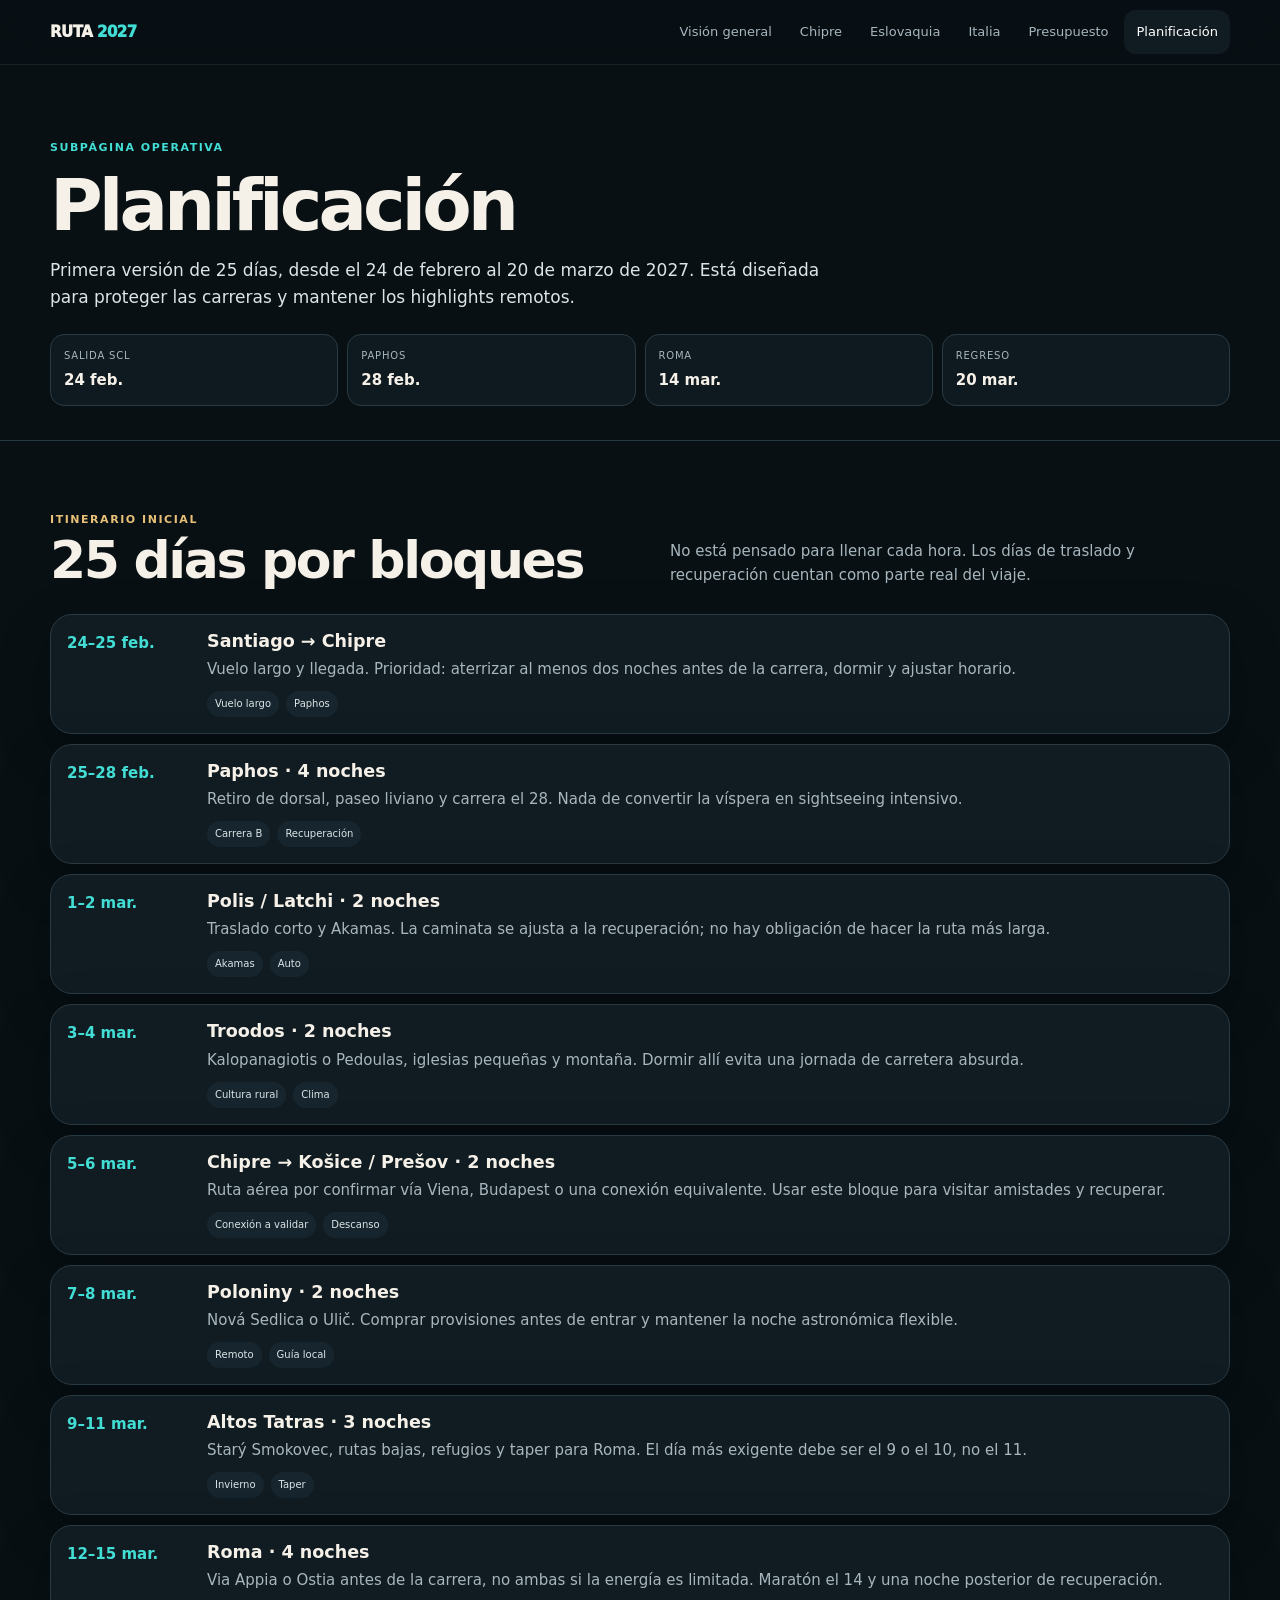
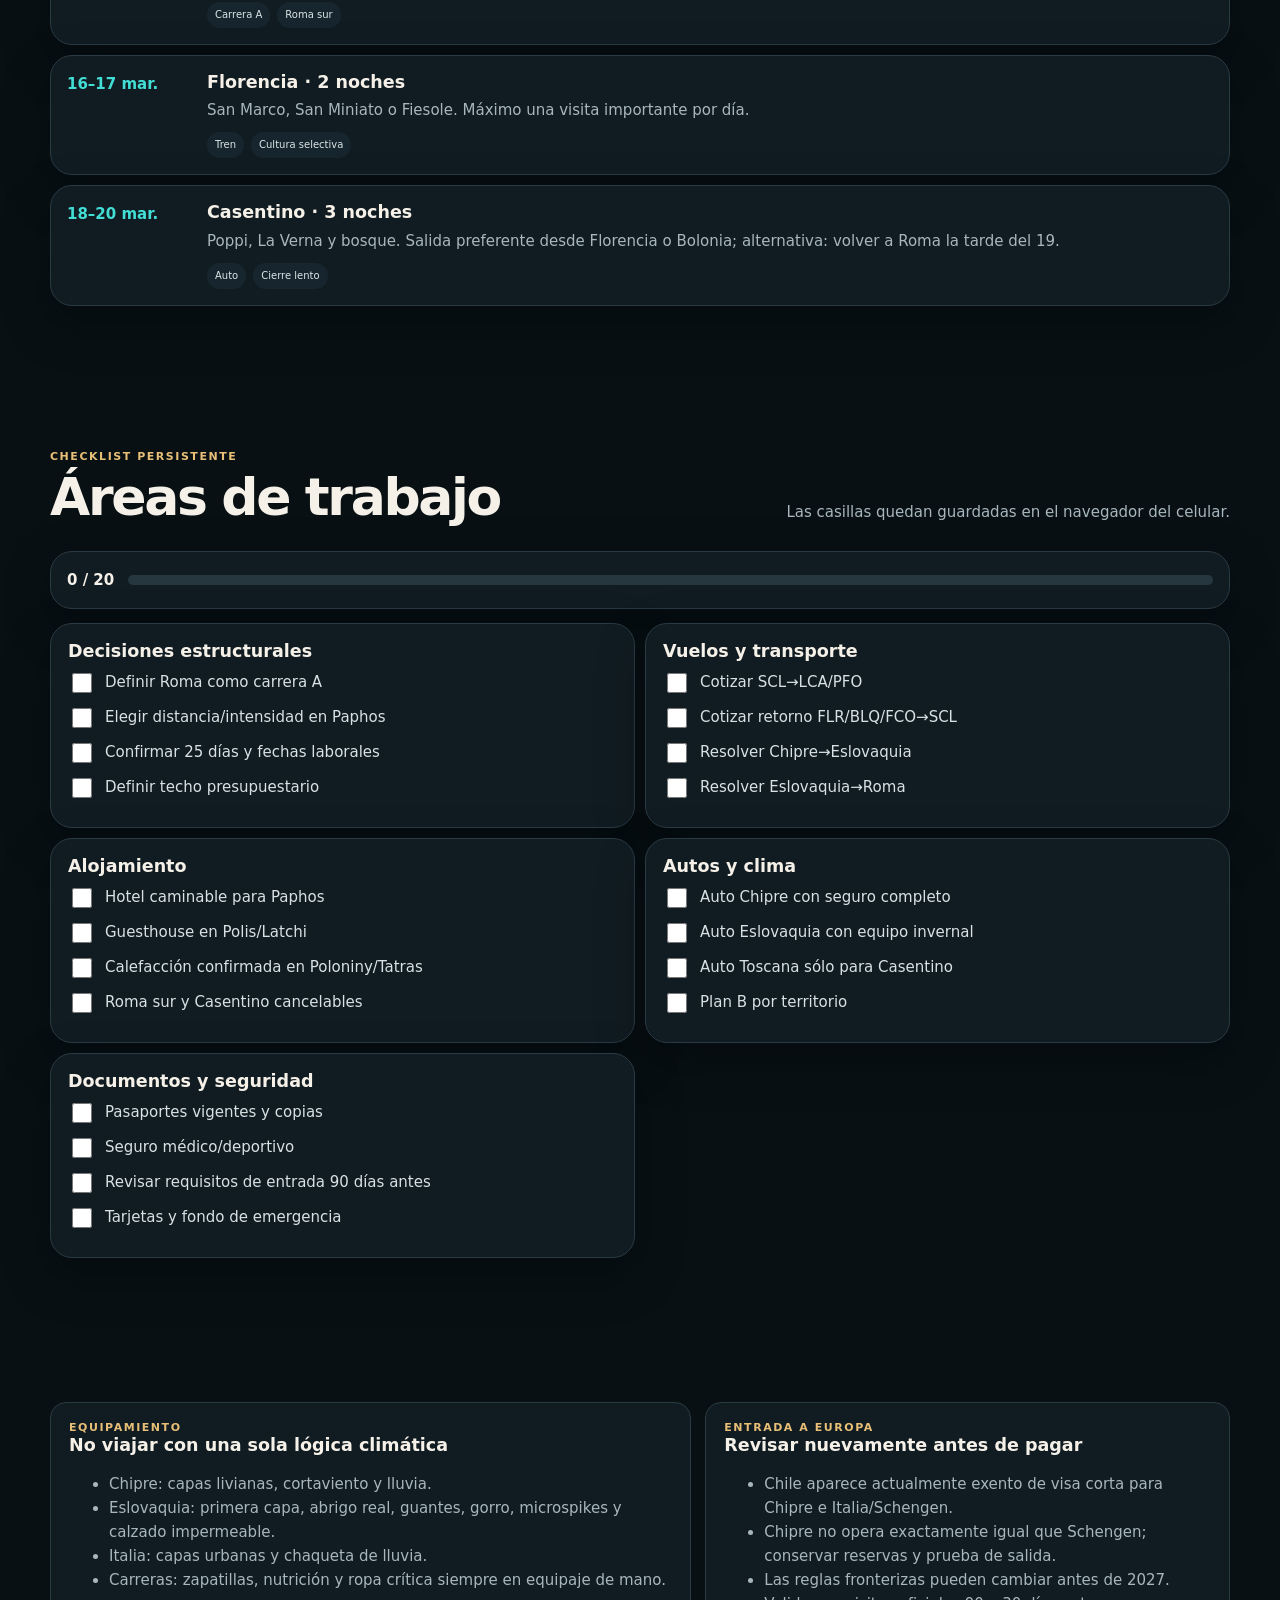
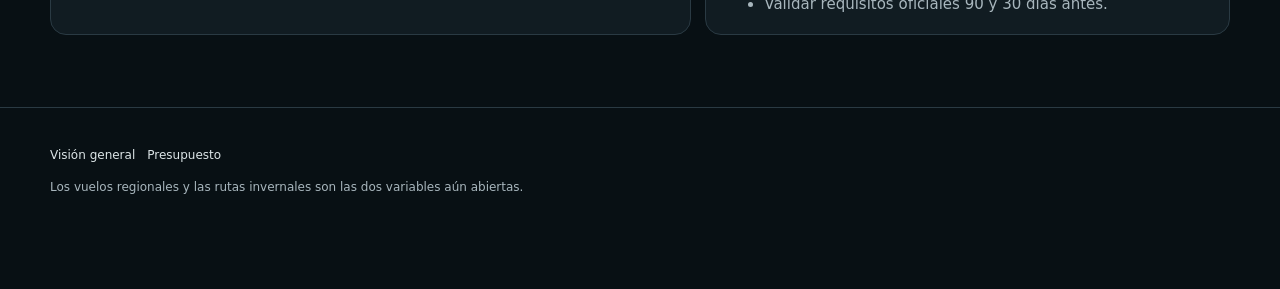
==== planificacion.html @ ad6a5291 "Crea subpágina de planificación y checklist" ====
<!doctype html><html lang="es"><head><meta charset="utf-8"><meta name="viewport" content="width=device-width,initial-scale=1,viewport-fit=cover"><meta name="theme-color" content="#081014"><title>Planificación · Ruta 2027</title><link rel="stylesheet" href="styles.css"></head><body data-page="plan"><header class="topbar"><div class="container topbar-inner"><a class="brand" href="home.html">RUTA <span>2027</span></a><nav class="desktop-nav"><a data-nav="home" href="home.html">Visión general</a><a data-nav="cyprus" href="chipre.html">Chipre</a><a data-nav="slovakia" href="eslovaquia.html">Eslovaquia</a><a data-nav="italy" href="italia.html">Italia</a><a data-nav="budget" href="presupuesto.html">Presupuesto</a><a data-nav="plan" href="planificacion.html">Planificación</a></nav><button id="menuBtn" class="menu-btn">☰</button></div></header><div id="mobileMenu" class="mobile-menu"><a href="home.html">Visión general</a><a href="chipre.html">Chipre</a><a href="eslovaquia.html">Eslovaquia</a><a href="italia.html">Italia</a><a href="presupuesto.html">Presupuesto</a><a href="planificacion.html">Planificación</a></div><nav class="mobile-dock"><a data-nav="home" href="home.html"><b>⌂</b>Inicio</a><a href="chipre.html"><b>◉</b>Países</a><a data-nav="budget" href="presupuesto.html"><b>$</b>Presupuesto</a><a data-nav="plan" href="planificacion.html"><b>✓</b>Plan</a></nav><section class="page-hero"><div class="container"><div class="kicker">Subpágina operativa</div><h1>Planificación</h1><p>Primera versión de 25 días, desde el 24 de febrero al 20 de marzo de 2027. Está diseñada para proteger las carreras y mantener los highlights remotos.</p><div class="quick-facts"><div class="fact"><span>Salida SCL</span><strong>24 feb.</strong></div><div class="fact"><span>Paphos</span><strong>28 feb.</strong></div><div class="fact"><span>Roma</span><strong>14 mar.</strong></div><div class="fact"><span>Regreso</span><strong>20 mar.</strong></div></div></div></section><main><section><div class="container"><div class="section-head"><div><div class="eyebrow">Itinerario inicial</div><h2>25 días por bloques</h2></div><p>No está pensado para llenar cada hora. Los días de traslado y recuperación cuentan como parte real del viaje.</p></div><div class="timeline"><article class="panel timeline-item"><div class="timeline-date">24–25 feb.</div><div><h3>Santiago → Chipre</h3><p>Vuelo largo y llegada. Prioridad: aterrizar al menos dos noches antes de la carrera, dormir y ajustar horario.</p><div class="timeline-tags"><span class="tag">Vuelo largo</span><span class="tag">Paphos</span></div></div></article><article class="panel timeline-item"><div class="timeline-date">25–28 feb.</div><div><h3>Paphos · 4 noches</h3><p>Retiro de dorsal, paseo liviano y carrera el 28. Nada de convertir la víspera en sightseeing intensivo.</p><div class="timeline-tags"><span class="tag">Carrera B</span><span class="tag">Recuperación</span></div></div></article><article class="panel timeline-item"><div class="timeline-date">1–2 mar.</div><div><h3>Polis / Latchi · 2 noches</h3><p>Traslado corto y Akamas. La caminata se ajusta a la recuperación; no hay obligación de hacer la ruta más larga.</p><div class="timeline-tags"><span class="tag">Akamas</span><span class="tag">Auto</span></div></div></article><article class="panel timeline-item"><div class="timeline-date">3–4 mar.</div><div><h3>Troodos · 2 noches</h3><p>Kalopanagiotis o Pedoulas, iglesias pequeñas y montaña. Dormir allí evita una jornada de carretera absurda.</p><div class="timeline-tags"><span class="tag">Cultura rural</span><span class="tag">Clima</span></div></div></article><article class="panel timeline-item"><div class="timeline-date">5–6 mar.</div><div><h3>Chipre → Košice / Prešov · 2 noches</h3><p>Ruta aérea por confirmar vía Viena, Budapest o una conexión equivalente. Usar este bloque para visitar amistades y recuperar.</p><div class="timeline-tags"><span class="tag">Conexión a validar</span><span class="tag">Descanso</span></div></div></article><article class="panel timeline-item"><div class="timeline-date">7–8 mar.</div><div><h3>Poloniny · 2 noches</h3><p>Nová Sedlica o Ulič. Comprar provisiones antes de entrar y mantener la noche astronómica flexible.</p><div class="timeline-tags"><span class="tag">Remoto</span><span class="tag">Guía local</span></div></div></article><article class="panel timeline-item"><div class="timeline-date">9–11 mar.</div><div><h3>Altos Tatras · 3 noches</h3><p>Starý Smokovec, rutas bajas, refugios y taper para Roma. El día más exigente debe ser el 9 o el 10, no el 11.</p><div class="timeline-tags"><span class="tag">Invierno</span><span class="tag">Taper</span></div></div></article><article class="panel timeline-item"><div class="timeline-date">12–15 mar.</div><div><h3>Roma · 4 noches</h3><p>Via Appia o Ostia antes de la carrera, no ambas si la energía es limitada. Maratón el 14 y una noche posterior de recuperación.</p><div class="timeline-tags"><span class="tag">Carrera A</span><span class="tag">Roma sur</span></div></div></article><article class="panel timeline-item"><div class="timeline-date">16–17 mar.</div><div><h3>Florencia · 2 noches</h3><p>San Marco, San Miniato o Fiesole. Máximo una visita importante por día.</p><div class="timeline-tags"><span class="tag">Tren</span><span class="tag">Cultura selectiva</span></div></div></article><article class="panel timeline-item"><div class="timeline-date">18–20 mar.</div><div><h3>Casentino · 3 noches</h3><p>Poppi, La Verna y bosque. Salida preferente desde Florencia o Bolonia; alternativa: volver a Roma la tarde del 19.</p><div class="timeline-tags"><span class="tag">Auto</span><span class="tag">Cierre lento</span></div></div></article></div></div></section><section><div class="container"><div class="section-head"><div><div class="eyebrow">Checklist persistente</div><h2>Áreas de trabajo</h2></div><p>Las casillas quedan guardadas en el navegador del celular.</p></div><div class="panel plan-progress"><strong id="planCount">0 / 20</strong><div class="progress-track"><span id="planBar" class="progress-fill"></span></div></div><div class="check-grid"><article class="panel check-card"><h3>Decisiones estructurales</h3><label><input class="plan-check" type="checkbox"><span>Definir Roma como carrera A</span></label><label><input class="plan-check" type="checkbox"><span>Elegir distancia/intensidad en Paphos</span></label><label><input class="plan-check" type="checkbox"><span>Confirmar 25 días y fechas laborales</span></label><label><input class="plan-check" type="checkbox"><span>Definir techo presupuestario</span></label></article><article class="panel check-card"><h3>Vuelos y transporte</h3><label><input class="plan-check" type="checkbox"><span>Cotizar SCL→LCA/PFO</span></label><label><input class="plan-check" type="checkbox"><span>Cotizar retorno FLR/BLQ/FCO→SCL</span></label><label><input class="plan-check" type="checkbox"><span>Resolver Chipre→Eslovaquia</span></label><label><input class="plan-check" type="checkbox"><span>Resolver Eslovaquia→Roma</span></label></article><article class="panel check-card"><h3>Alojamiento</h3><label><input class="plan-check" type="checkbox"><span>Hotel caminable para Paphos</span></label><label><input class="plan-check" type="checkbox"><span>Guesthouse en Polis/Latchi</span></label><label><input class="plan-check" type="checkbox"><span>Calefacción confirmada en Poloniny/Tatras</span></label><label><input class="plan-check" type="checkbox"><span>Roma sur y Casentino cancelables</span></label></article><article class="panel check-card"><h3>Autos y clima</h3><label><input class="plan-check" type="checkbox"><span>Auto Chipre con seguro completo</span></label><label><input class="plan-check" type="checkbox"><span>Auto Eslovaquia con equipo invernal</span></label><label><input class="plan-check" type="checkbox"><span>Auto Toscana sólo para Casentino</span></label><label><input class="plan-check" type="checkbox"><span>Plan B por territorio</span></label></article><article class="panel check-card"><h3>Documentos y seguridad</h3><label><input class="plan-check" type="checkbox"><span>Pasaportes vigentes y copias</span></label><label><input class="plan-check" type="checkbox"><span>Seguro médico/deportivo</span></label><label><input class="plan-check" type="checkbox"><span>Revisar requisitos de entrada 90 días antes</span></label><label><input class="plan-check" type="checkbox"><span>Tarjetas y fondo de emergencia</span></label></article></div></div></section><section><div class="container"><div class="grid-2"><article class="note-box"><div class="eyebrow">Equipamiento</div><h3>No viajar con una sola lógica climática</h3><ul><li>Chipre: capas livianas, cortaviento y lluvia.</li><li>Eslovaquia: primera capa, abrigo real, guantes, gorro, microspikes y calzado impermeable.</li><li>Italia: capas urbanas y chaqueta de lluvia.</li><li>Carreras: zapatillas, nutrición y ropa crítica siempre en equipaje de mano.</li></ul></article><article class="note-box"><div class="eyebrow">Entrada a Europa</div><h3>Revisar nuevamente antes de pagar</h3><ul><li>Chile aparece actualmente exento de visa corta para Chipre e Italia/Schengen.</li><li>Chipre no opera exactamente igual que Schengen; conservar reservas y prueba de salida.</li><li>Las reglas fronterizas pueden cambiar antes de 2027.</li><li>Validar requisitos oficiales 90 y 30 días antes.</li></ul></article></div></div></section></main><footer class="footer"><div class="container"><div class="footer-nav"><a href="home.html">Visión general</a><a href="presupuesto.html">Presupuesto</a></div>Los vuelos regionales y las rutas invernales son las dos variables aún abiertas.</div></footer><script src="app.js"></script></body></html>
---- styles.css ----
:root{--bg:#081014;--bg-soft:#0d171c;--panel:#111c22;--panel-2:#17262e;--text:#f6f1e8;--muted:#a8b6bd;--cyan:#42ddd4;--sand:#e8bf77;--coral:#ff816b;--green:#8fd7a7;--line:#2a3a43;--shadow:0 18px 50px rgba(0,0,0,.28);--radius:22px;--nav-h:64px;}*{box-sizing:border-box}html{scroll-behavior:smooth;background:var(--bg)}body{margin:0;background:var(--bg);color:var(--text);font:15px/1.6 Inter,ui-sans-serif,system-ui,-apple-system,BlinkMacSystemFont,"Segoe UI",sans-serif;-webkit-font-smoothing:antialiased;padding-bottom:env(safe-area-inset-bottom)}a{color:inherit}button,input{font:inherit}img{max-width:100%}.container{width:min(1180px,calc(100% - 28px));margin-inline:auto}.topbar{position:sticky;top:0;z-index:1100;background:rgba(8,16,20,.9);backdrop-filter:blur(18px);border-bottom:1px solid rgba(255,255,255,.08)}.topbar-inner{min-height:var(--nav-h);display:flex;align-items:center;justify-content:space-between;gap:14px}.brand{font-weight:950;letter-spacing:-.035em;text-decoration:none}.brand span{color:var(--cyan)}.desktop-nav{display:flex;align-items:center;gap:4px}.desktop-nav a{min-height:44px;display:flex;align-items:center;padding:0 12px;border-radius:12px;text-decoration:none;color:var(--muted);font-size:13px}.desktop-nav a:hover,.desktop-nav a.active{background:var(--panel);color:#fff}.menu-btn{display:none;width:44px;height:44px;border:1px solid var(--line);border-radius:13px;background:var(--panel);color:#fff;cursor:pointer}.mobile-menu{display:none;position:fixed;inset:var(--nav-h) 0 auto 0;z-index:1050;background:rgba(8,16,20,.98);border-bottom:1px solid var(--line);padding:12px 14px 18px}.mobile-menu.open{display:grid;gap:8px}.mobile-menu a{min-height:48px;display:flex;align-items:center;padding:0 14px;border-radius:13px;background:var(--panel);text-decoration:none;color:#e8eeee}.mobile-dock{display:none}.hero{position:relative;min-height:66vh;display:grid;align-items:end;overflow:hidden;border-bottom:1px solid var(--line)}.hero-media{position:absolute;inset:0;width:100%;height:100%;object-fit:cover;filter:saturate(.85)}.hero-overlay{position:absolute;inset:0;background:linear-gradient(90deg,rgba(5,12,15,.98) 0%,rgba(5,12,15,.86) 46%,rgba(5,12,15,.38) 82%),linear-gradient(180deg,transparent 58%,var(--bg))}.hero-content{position:relative;z-index:1;padding:104px 0 64px;max-width:920px}.kicker,.eyebrow{font-size:11px;line-height:1.2;font-weight:900;text-transform:uppercase;letter-spacing:.14em}.kicker{color:var(--cyan)}.eyebrow{color:var(--sand)}h1{font-size:clamp(44px,7vw,82px);line-height:.96;letter-spacing:-.056em;margin:17px 0 20px}h2{font-size:clamp(30px,4.4vw,52px);line-height:1.04;letter-spacing:-.045em;margin:7px 0 0}h3{line-height:1.15}.hero-lead{max-width:790px;font-size:clamp(17px,2vw,21px);color:#dfe6e8}.hero-actions{display:flex;gap:10px;flex-wrap:wrap;margin-top:24px}.btn{min-height:46px;display:inline-flex;align-items:center;justify-content:center;padding:0 16px;border-radius:13px;text-decoration:none;font-weight:850;border:1px solid transparent;cursor:pointer}.btn-primary{background:var(--cyan);color:#061113}.btn-secondary{background:rgba(255,255,255,.08);border-color:rgba(255,255,255,.14)}.metrics{display:grid;grid-template-columns:repeat(4,1fr);gap:10px;margin-top:34px}.metric{padding:14px;background:rgba(8,16,20,.62);border:1px solid rgba(255,255,255,.14);border-radius:15px}.metric strong{display:block;font-size:22px}.metric span{display:block;color:var(--muted);font-size:10px;text-transform:uppercase;letter-spacing:.08em}section{padding:72px 0}.section-head{display:flex;align-items:end;justify-content:space-between;gap:24px;margin-bottom:27px}.section-head>p{max-width:560px;color:var(--muted);margin:0}.panel{background:var(--panel);border:1px solid var(--line);border-radius:var(--radius);box-shadow:var(--shadow)}.warning{display:grid;grid-template-columns:56px 1fr;gap:18px;padding:23px;background:linear-gradient(135deg,rgba(255,129,107,.18),rgba(255,129,107,.05));border:1px solid rgba(255,129,107,.35);border-radius:var(--radius);box-shadow:var(--shadow)}.warning-icon{width:56px;height:56px;border-radius:16px;background:var(--coral);display:grid;place-items:center;color:#180805;font-size:26px;font-weight:950}.warning h3{margin:0 0 7px}.warning p{margin:0;color:#eadbd7}.grid-2{display:grid;grid-template-columns:1.1fr .9fr;gap:14px}.grid-3{display:grid;grid-template-columns:repeat(3,1fr);gap:14px}.grid-4{display:grid;grid-template-columns:repeat(4,1fr);gap:12px}.info-card{padding:20px}.info-card h3{margin:0 0 8px}.info-card p{color:var(--muted);margin:0}.country-card{position:relative;overflow:hidden;min-height:270px;text-decoration:none}.country-card img{position:absolute;inset:0;width:100%;height:100%;object-fit:cover}.country-card:after{content:"";position:absolute;inset:0;background:linear-gradient(180deg,rgba(8,16,20,.08),rgba(8,16,20,.94))}.country-card-content{position:absolute;z-index:1;left:18px;right:18px;bottom:18px}.country-card h3{font-size:30px;margin:4px 0}.country-card p{margin:0;color:#d8e1e4}.route-map,.country-map{height:480px;border-radius:18px;overflow:hidden;border:1px solid var(--line);background:#0d171c}.map-shell{padding:14px}.map-note{margin:10px 2px 0;color:var(--muted);font-size:12px}.leaflet-container{font-family:inherit}.leaflet-popup-content-wrapper,.leaflet-popup-tip{background:#101b21;color:#f6f1e8}.leaflet-popup-content a{color:var(--cyan);font-weight:800}.page-hero{position:relative;padding:76px 0 34px;border-bottom:1px solid var(--line);overflow:hidden}.page-hero-bg{position:absolute;inset:0;width:100%;height:100%;object-fit:cover;opacity:.22;filter:saturate(.8)}.page-hero:after{content:"";position:absolute;inset:0;background:linear-gradient(90deg,var(--bg) 0%,rgba(8,16,20,.78) 58%,rgba(8,16,20,.94))}.page-hero .container{position:relative;z-index:1}.page-hero h1{font-size:clamp(40px,7vw,72px);margin-bottom:14px}.page-hero p{max-width:780px;color:#dce4e7;font-size:17px}.quick-facts{display:grid;grid-template-columns:repeat(4,1fr);gap:9px;margin-top:22px}.fact{padding:13px;background:rgba(17,28,34,.86);border:1px solid var(--line);border-radius:14px}.fact span{display:block;color:var(--muted);font-size:10px;text-transform:uppercase;letter-spacing:.08em}.fact strong{display:block;margin-top:4px}.highlight-list{display:grid;gap:14px}.highlight-card{scroll-margin-top:82px;overflow:hidden;display:grid;grid-template-columns:minmax(280px,36%) 1fr}.highlight-media{position:relative;min-height:320px;background:var(--panel-2)}.highlight-media img{position:absolute;inset:0;width:100%;height:100%;object-fit:cover}.highlight-media:after{content:"";position:absolute;inset:0;background:linear-gradient(180deg,transparent 35%,rgba(8,16,20,.72))}.media-label{position:absolute;z-index:1;left:16px;right:16px;bottom:16px}.media-label small{color:#d9e2e5}.media-label h3{font-size:32px;margin:5px 0 0;letter-spacing:-.035em}.highlight-body{padding:21px}.highlight-body>p{margin:0 0 12px;color:#d8e1e4}.meta-grid{display:grid;grid-template-columns:repeat(4,1fr);gap:7px;margin:13px 0}.meta-box{padding:9px 10px;background:var(--panel-2);border-radius:11px}.meta-box span{display:block;color:var(--muted);font-size:9px;text-transform:uppercase}.meta-box strong{display:block;margin-top:3px;color:var(--sand);font-size:12px}.do-avoid{display:grid;grid-template-columns:1fr 1fr;gap:8px}.callout{padding:12px;border-radius:12px;font-size:12px}.callout p{margin:4px 0 0}.do{background:rgba(143,215,167,.11);border:1px solid rgba(143,215,167,.28)}.do strong{color:var(--green)}.avoid{background:rgba(255,129,107,.1);border:1px solid rgba(255,129,107,.25)}.avoid strong{color:var(--coral)}.risk{margin-top:9px;padding:11px 12px;background:rgba(232,191,119,.07);border-left:3px solid var(--sand);color:var(--muted);font-size:12px}.summary-strip{display:grid;grid-template-columns:repeat(4,1fr);gap:9px}.summary-box{padding:13px;background:var(--panel);border:1px solid var(--line);border-radius:14px}.summary-box span{display:block;color:var(--muted);font-size:10px;text-transform:uppercase}.summary-box strong{display:block;margin-top:4px}.table-wrap{overflow:auto;border-radius:18px;border:1px solid var(--line)}table{width:100%;border-collapse:collapse;min-width:760px;background:var(--panel)}th,td{padding:14px;text-align:left;border-bottom:1px solid rgba(255,255,255,.07)}th{position:sticky;top:0;background:#132129;color:#dce6e8;font-size:11px;text-transform:uppercase;letter-spacing:.07em}td{color:#d7e0e3}.money{font-variant-numeric:tabular-nums;font-weight:800}.total-row td{background:#17262e;font-size:17px;color:#fff}.budget-toolbar{display:grid;grid-template-columns:1fr 1fr;gap:10px;margin-bottom:14px}.field{padding:14px;background:var(--panel);border:1px solid var(--line);border-radius:14px}.field label{display:block;color:var(--muted);font-size:11px;text-transform:uppercase;letter-spacing:.07em;margin-bottom:6px}.field input{width:100%;min-height:44px;padding:0 12px;border-radius:11px;border:1px solid var(--line);background:#0c171c;color:#fff}.budget-input{width:120px;min-height:42px;padding:0 10px;border:1px solid var(--line);border-radius:10px;background:#0c171c;color:#fff}.budget-cards{display:grid;grid-template-columns:repeat(3,1fr);gap:12px;margin-top:14px}.budget-card{padding:18px}.budget-card span{display:block;color:var(--muted);font-size:11px;text-transform:uppercase}.budget-card strong{display:block;font-size:26px;margin-top:5px}.budget-card p{margin:7px 0 0;color:var(--muted);font-size:12px}.source-list{display:grid;grid-template-columns:repeat(2,1fr);gap:9px}.source-link{padding:14px;background:var(--panel);border:1px solid var(--line);border-radius:13px;text-decoration:none}.source-link strong{display:block}.source-link span{display:block;color:var(--muted);font-size:12px;margin-top:3px}.timeline{display:grid;gap:10px}.timeline-item{display:grid;grid-template-columns:126px 1fr;gap:14px;padding:16px}.timeline-date{font-weight:900;color:var(--cyan)}.timeline-item h3{margin:0 0 6px}.timeline-item p{margin:0;color:var(--muted)}.timeline-tags{display:flex;gap:7px;flex-wrap:wrap;margin-top:10px}.tag{padding:5px 8px;border-radius:999px;background:var(--panel-2);font-size:10px;color:#dce5e8}.plan-progress{display:flex;align-items:center;gap:14px;padding:16px;margin-bottom:14px}.progress-track{height:10px;flex:1;background:#26373f;border-radius:999px;overflow:hidden}.progress-fill{display:block;height:100%;width:0;background:linear-gradient(90deg,var(--cyan),var(--green));transition:.2s}.check-grid{display:grid;grid-template-columns:repeat(2,1fr);gap:10px}.check-card{padding:17px}.check-card h3{margin:0 0 9px}.check-card label{display:flex;gap:10px;align-items:flex-start;margin:9px 0;cursor:pointer}.check-card input{width:20px;height:20px;accent-color:var(--cyan);flex:0 0 auto}.check-card span{color:#d8e1e4}.note-box{padding:18px;background:var(--panel);border:1px solid var(--line);border-radius:16px}.note-box h3{margin-top:0}.note-box ul{margin-bottom:0;color:var(--muted)}.footer{padding:38px 0 92px;border-top:1px solid var(--line);color:var(--muted);font-size:12px}.footer-nav{display:flex;gap:12px;flex-wrap:wrap;margin-bottom:12px}.footer-nav a{color:#dce5e7;text-decoration:none}@media(max-width:980px){.grid-3,.budget-cards{grid-template-columns:repeat(2,1fr)}.grid-2,.highlight-card{grid-template-columns:1fr}.highlight-media{min-height:280px}.grid-4{grid-template-columns:repeat(2,1fr)}.quick-facts,.summary-strip{grid-template-columns:repeat(2,1fr)}}@media(max-width:760px){:root{--nav-h:58px}body{padding-bottom:76px}.container{width:min(100% - 22px,1180px)}.desktop-nav{display:none}.menu-btn{display:block}.mobile-dock{position:fixed;z-index:1200;left:10px;right:10px;bottom:max(8px,env(safe-area-inset-bottom));height:62px;display:grid;grid-template-columns:repeat(4,1fr);background:rgba(10,19,24,.96);backdrop-filter:blur(18px);border:1px solid var(--line);border-radius:18px;box-shadow:0 14px 42px #000a}.mobile-dock a{display:flex;flex-direction:column;justify-content:center;align-items:center;gap:2px;text-decoration:none;color:var(--muted);font-size:10px;min-width:0}.mobile-dock a.active{color:var(--cyan)}.mobile-dock b{font-size:17px;line-height:1}.hero{min-height:72svh}.hero-content{padding:88px 0 38px}.hero-overlay{background:linear-gradient(180deg,rgba(5,12,15,.45),rgba(5,12,15,.98) 76%)}h1{font-size:46px}.hero-lead{font-size:17px}.metrics{grid-template-columns:repeat(2,1fr);gap:8px;margin-top:24px}.metric{padding:12px}.metric strong{font-size:19px}section{padding:54px 0}.section-head{display:block}.section-head>p{margin-top:11px}.warning{grid-template-columns:1fr;padding:18px}.warning-icon{width:48px;height:48px}.grid-2,.grid-3,.grid-4,.budget-cards,.source-list,.check-grid{grid-template-columns:1fr}.country-card{min-height:230px}.route-map,.country-map{height:52svh;min-height:340px;border-radius:15px}.map-shell{padding:10px}.page-hero{padding:58px 0 28px}.page-hero h1{font-size:44px}.quick-facts,.summary-strip{grid-template-columns:repeat(2,1fr)}.highlight-media{min-height:250px}.highlight-body{padding:17px}.media-label h3{font-size:28px}.meta-grid{grid-template-columns:repeat(2,1fr)}.do-avoid{grid-template-columns:1fr}.budget-toolbar{grid-template-columns:1fr}.budget-input{width:108px}.timeline-item{grid-template-columns:1fr;gap:5px;padding:15px}.timeline-date{font-size:12px}.plan-progress{align-items:flex-start;flex-direction:column}.progress-track{width:100%}}@media(max-width:400px){.quick-facts,.summary-strip,.metrics{grid-template-columns:1fr}.hero-actions .btn{width:100%}.budget-input{width:96px}.meta-grid{grid-template-columns:1fr 1fr}}
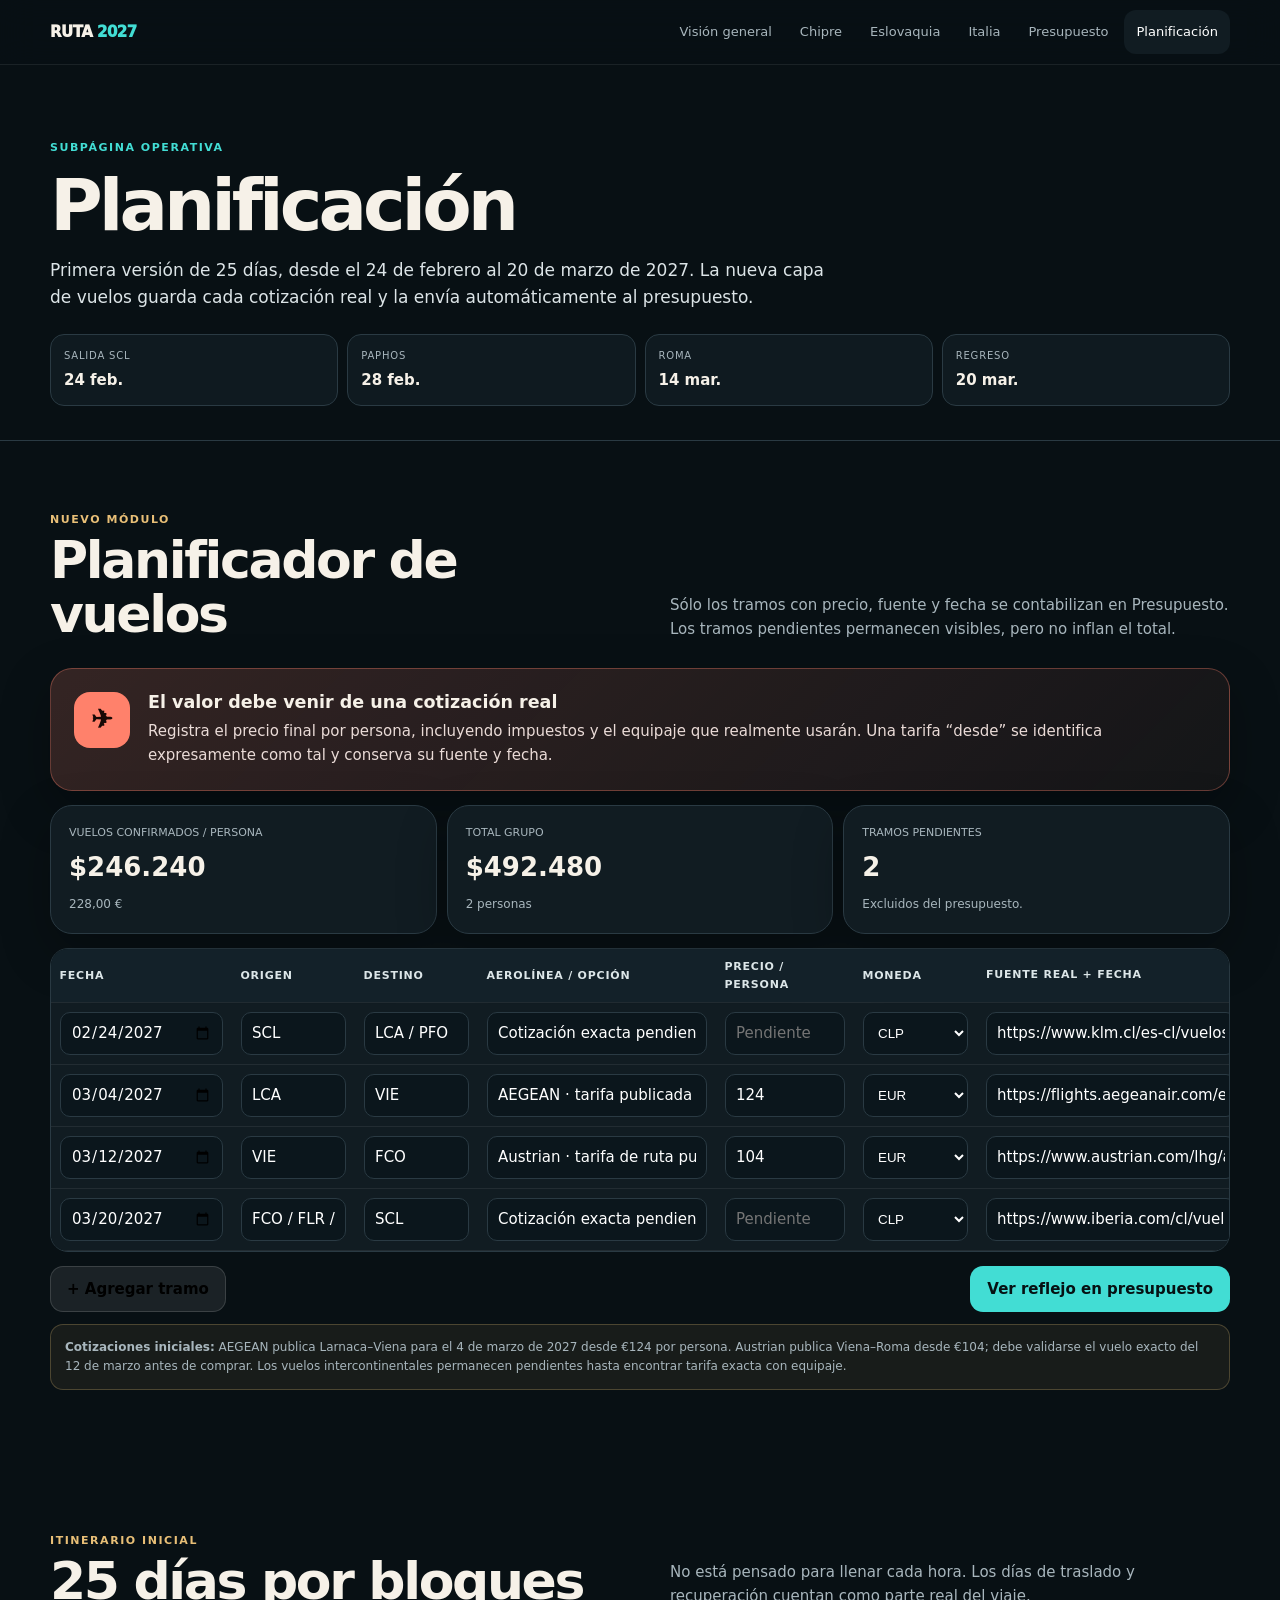
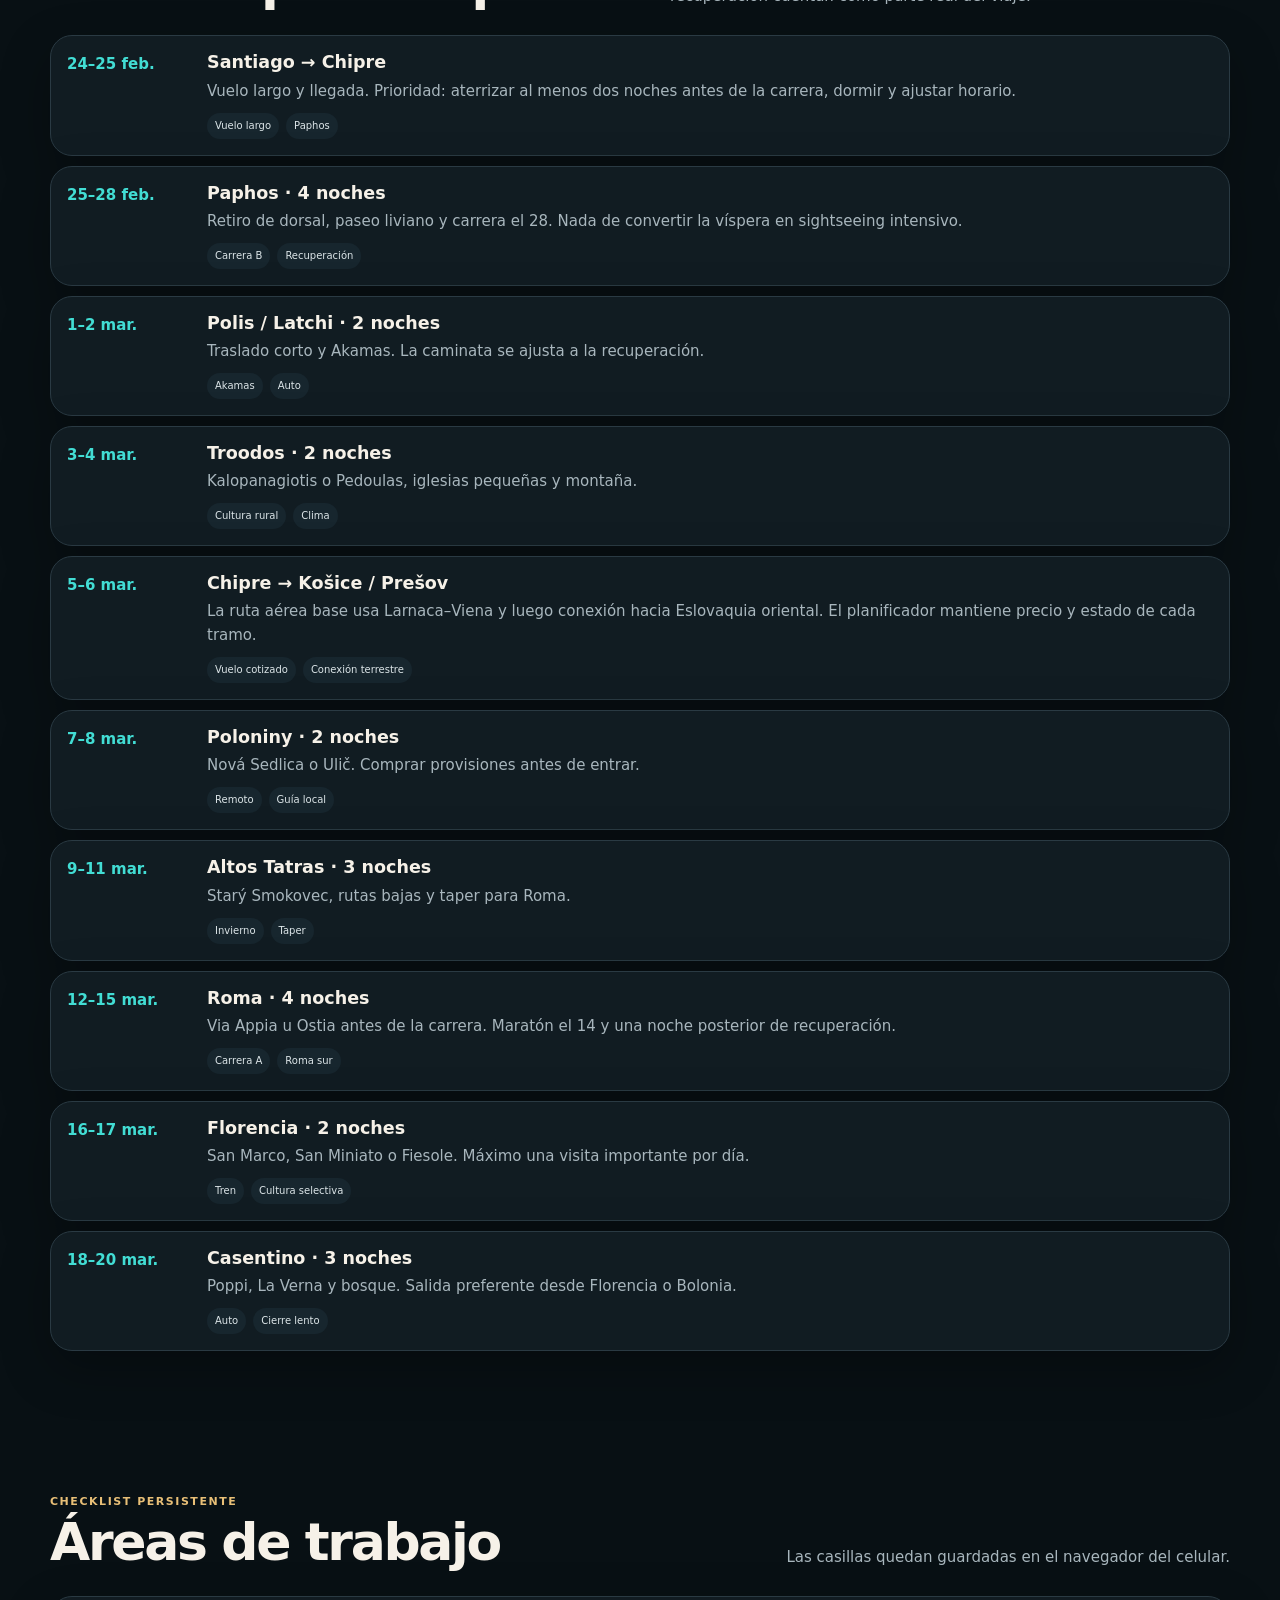
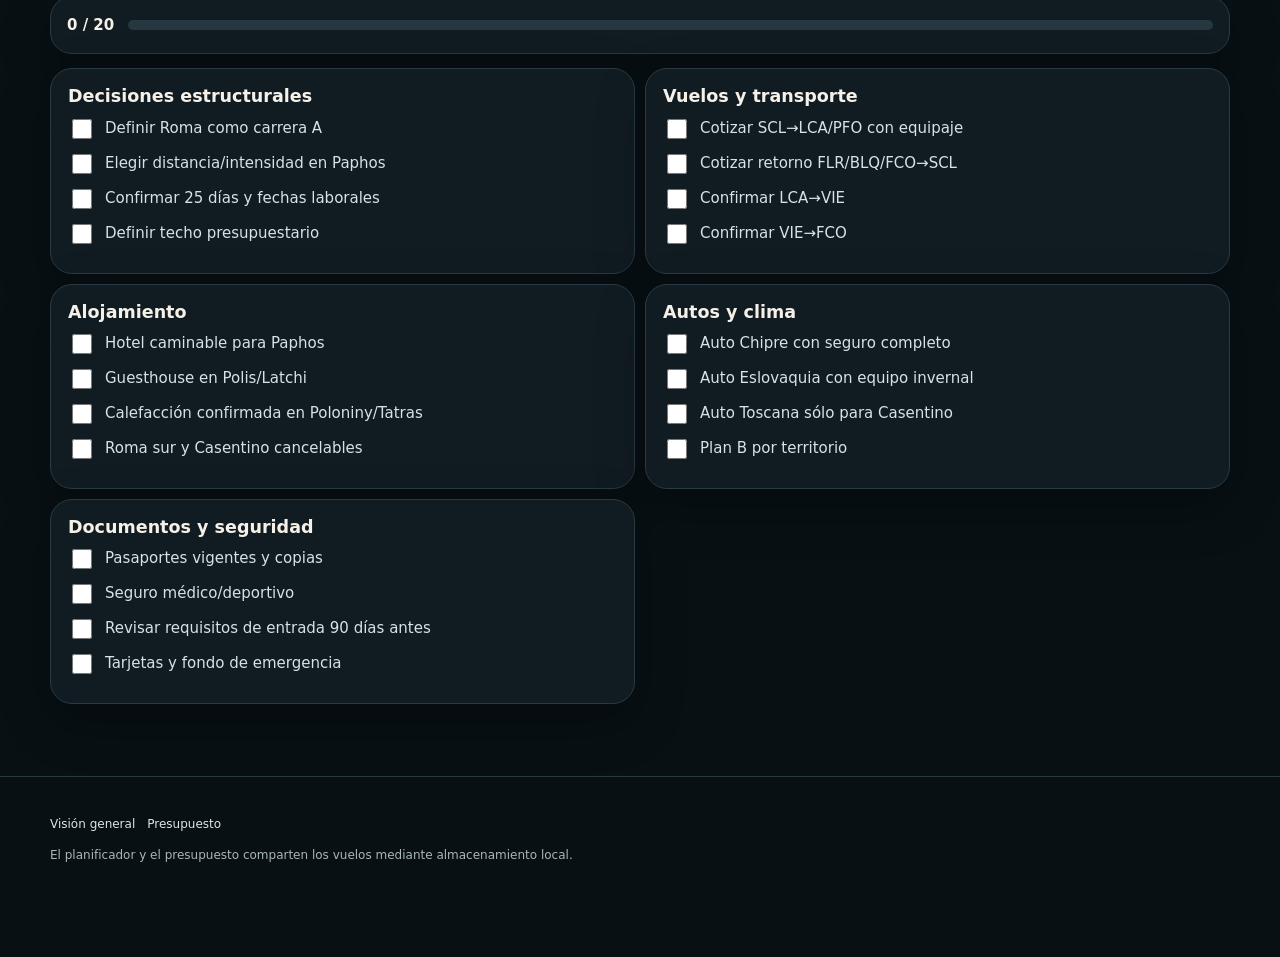
==== commit e7dce226: "Agrega planificador de vuelos sincronizado con presupuesto" ====
--- a/planificacion.html
+++ b/planificacion.html
@@ -1 +1,4 @@
-<!doctype html><html lang="es"><head><meta charset="utf-8"><meta name="viewport" content="width=device-width,initial-scale=1,viewport-fit=cover"><meta name="theme-color" content="#081014"><title>Planificación · Ruta 2027</title><link rel="stylesheet" href="styles.css"></head><body data-page="plan"><header class="topbar"><div class="container topbar-inner"><a class="brand" href="home.html">RUTA <span>2027</span></a><nav class="desktop-nav"><a data-nav="home" href="home.html">Visión general</a><a data-nav="cyprus" href="chipre.html">Chipre</a><a data-nav="slovakia" href="eslovaquia.html">Eslovaquia</a><a data-nav="italy" href="italia.html">Italia</a><a data-nav="budget" href="presupuesto.html">Presupuesto</a><a data-nav="plan" href="planificacion.html">Planificación</a></nav><button id="menuBtn" class="menu-btn">☰</button></div></header><div id="mobileMenu" class="mobile-menu"><a href="home.html">Visión general</a><a href="chipre.html">Chipre</a><a href="eslovaquia.html">Eslovaquia</a><a href="italia.html">Italia</a><a href="presupuesto.html">Presupuesto</a><a href="planificacion.html">Planificación</a></div><nav class="mobile-dock"><a data-nav="home" href="home.html"><b>⌂</b>Inicio</a><a href="chipre.html"><b>◉</b>Países</a><a data-nav="budget" href="presupuesto.html"><b>$</b>Presupuesto</a><a data-nav="plan" href="planificacion.html"><b>✓</b>Plan</a></nav><section class="page-hero"><div class="container"><div class="kicker">Subpágina operativa</div><h1>Planificación</h1><p>Primera versión de 25 días, desde el 24 de febrero al 20 de marzo de 2027. Está diseñada para proteger las carreras y mantener los highlights remotos.</p><div class="quick-facts"><div class="fact"><span>Salida SCL</span><strong>24 feb.</strong></div><div class="fact"><span>Paphos</span><strong>28 feb.</strong></div><div class="fact"><span>Roma</span><strong>14 mar.</strong></div><div class="fact"><span>Regreso</span><strong>20 mar.</strong></div></div></div></section><main><section><div class="container"><div class="section-head"><div><div class="eyebrow">Itinerario inicial</div><h2>25 días por bloques</h2></div><p>No está pensado para llenar cada hora. Los días de traslado y recuperación cuentan como parte real del viaje.</p></div><div class="timeline"><article class="panel timeline-item"><div class="timeline-date">24–25 feb.</div><div><h3>Santiago → Chipre</h3><p>Vuelo largo y llegada. Prioridad: aterrizar al menos dos noches antes de la carrera, dormir y ajustar horario.</p><div class="timeline-tags"><span class="tag">Vuelo largo</span><span class="tag">Paphos</span></div></div></article><article class="panel timeline-item"><div class="timeline-date">25–28 feb.</div><div><h3>Paphos · 4 noches</h3><p>Retiro de dorsal, paseo liviano y carrera el 28. Nada de convertir la víspera en sightseeing intensivo.</p><div class="timeline-tags"><span class="tag">Carrera B</span><span class="tag">Recuperación</span></div></div></article><article class="panel timeline-item"><div class="timeline-date">1–2 mar.</div><div><h3>Polis / Latchi · 2 noches</h3><p>Traslado corto y Akamas. La caminata se ajusta a la recuperación; no hay obligación de hacer la ruta más larga.</p><div class="timeline-tags"><span class="tag">Akamas</span><span class="tag">Auto</span></div></div></article><article class="panel timeline-item"><div class="timeline-date">3–4 mar.</div><div><h3>Troodos · 2 noches</h3><p>Kalopanagiotis o Pedoulas, iglesias pequeñas y montaña. Dormir allí evita una jornada de carretera absurda.</p><div class="timeline-tags"><span class="tag">Cultura rural</span><span class="tag">Clima</span></div></div></article><article class="panel timeline-item"><div class="timeline-date">5–6 mar.</div><div><h3>Chipre → Košice / Prešov · 2 noches</h3><p>Ruta aérea por confirmar vía Viena, Budapest o una conexión equivalente. Usar este bloque para visitar amistades y recuperar.</p><div class="timeline-tags"><span class="tag">Conexión a validar</span><span class="tag">Descanso</span></div></div></article><article class="panel timeline-item"><div class="timeline-date">7–8 mar.</div><div><h3>Poloniny · 2 noches</h3><p>Nová Sedlica o Ulič. Comprar provisiones antes de entrar y mantener la noche astronómica flexible.</p><div class="timeline-tags"><span class="tag">Remoto</span><span class="tag">Guía local</span></div></div></article><article class="panel timeline-item"><div class="timeline-date">9–11 mar.</div><div><h3>Altos Tatras · 3 noches</h3><p>Starý Smokovec, rutas bajas, refugios y taper para Roma. El día más exigente debe ser el 9 o el 10, no el 11.</p><div class="timeline-tags"><span class="tag">Invierno</span><span class="tag">Taper</span></div></div></article><article class="panel timeline-item"><div class="timeline-date">12–15 mar.</div><div><h3>Roma · 4 noches</h3><p>Via Appia o Ostia antes de la carrera, no ambas si la energía es limitada. Maratón el 14 y una noche posterior de recuperación.</p><div class="timeline-tags"><span class="tag">Carrera A</span><span class="tag">Roma sur</span></div></div></article><article class="panel timeline-item"><div class="timeline-date">16–17 mar.</div><div><h3>Florencia · 2 noches</h3><p>San Marco, San Miniato o Fiesole. Máximo una visita importante por día.</p><div class="timeline-tags"><span class="tag">Tren</span><span class="tag">Cultura selectiva</span></div></div></article><article class="panel timeline-item"><div class="timeline-date">18–20 mar.</div><div><h3>Casentino · 3 noches</h3><p>Poppi, La Verna y bosque. Salida preferente desde Florencia o Bolonia; alternativa: volver a Roma la tarde del 19.</p><div class="timeline-tags"><span class="tag">Auto</span><span class="tag">Cierre lento</span></div></div></article></div></div></section><section><div class="container"><div class="section-head"><div><div class="eyebrow">Checklist persistente</div><h2>Áreas de trabajo</h2></div><p>Las casillas quedan guardadas en el navegador del celular.</p></div><div class="panel plan-progress"><strong id="planCount">0 / 20</strong><div class="progress-track"><span id="planBar" class="progress-fill"></span></div></div><div class="check-grid"><article class="panel check-card"><h3>Decisiones estructurales</h3><label><input class="plan-check" type="checkbox"><span>Definir Roma como carrera A</span></label><label><input class="plan-check" type="checkbox"><span>Elegir distancia/intensidad en Paphos</span></label><label><input class="plan-check" type="checkbox"><span>Confirmar 25 días y fechas laborales</span></label><label><input class="plan-check" type="checkbox"><span>Definir techo presupuestario</span></label></article><article class="panel check-card"><h3>Vuelos y transporte</h3><label><input class="plan-check" type="checkbox"><span>Cotizar SCL→LCA/PFO</span></label><label><input class="plan-check" type="checkbox"><span>Cotizar retorno FLR/BLQ/FCO→SCL</span></label><label><input class="plan-check" type="checkbox"><span>Resolver Chipre→Eslovaquia</span></label><label><input class="plan-check" type="checkbox"><span>Resolver Eslovaquia→Roma</span></label></article><article class="panel check-card"><h3>Alojamiento</h3><label><input class="plan-check" type="checkbox"><span>Hotel caminable para Paphos</span></label><label><input class="plan-check" type="checkbox"><span>Guesthouse en Polis/Latchi</span></label><label><input class="plan-check" type="checkbox"><span>Calefacción confirmada en Poloniny/Tatras</span></label><label><input class="plan-check" type="checkbox"><span>Roma sur y Casentino cancelables</span></label></article><article class="panel check-card"><h3>Autos y clima</h3><label><input class="plan-check" type="checkbox"><span>Auto Chipre con seguro completo</span></label><label><input class="plan-check" type="checkbox"><span>Auto Eslovaquia con equipo invernal</span></label><label><input class="plan-check" type="checkbox"><span>Auto Toscana sólo para Casentino</span></label><label><input class="plan-check" type="checkbox"><span>Plan B por territorio</span></label></article><article class="panel check-card"><h3>Documentos y seguridad</h3><label><input class="plan-check" type="checkbox"><span>Pasaportes vigentes y copias</span></label><label><input class="plan-check" type="checkbox"><span>Seguro médico/deportivo</span></label><label><input class="plan-check" type="checkbox"><span>Revisar requisitos de entrada 90 días antes</span></label><label><input class="plan-check" type="checkbox"><span>Tarjetas y fondo de emergencia</span></label></article></div></div></section><section><div class="container"><div class="grid-2"><article class="note-box"><div class="eyebrow">Equipamiento</div><h3>No viajar con una sola lógica climática</h3><ul><li>Chipre: capas livianas, cortaviento y lluvia.</li><li>Eslovaquia: primera capa, abrigo real, guantes, gorro, microspikes y calzado impermeable.</li><li>Italia: capas urbanas y chaqueta de lluvia.</li><li>Carreras: zapatillas, nutrición y ropa crítica siempre en equipaje de mano.</li></ul></article><article class="note-box"><div class="eyebrow">Entrada a Europa</div><h3>Revisar nuevamente antes de pagar</h3><ul><li>Chile aparece actualmente exento de visa corta para Chipre e Italia/Schengen.</li><li>Chipre no opera exactamente igual que Schengen; conservar reservas y prueba de salida.</li><li>Las reglas fronterizas pueden cambiar antes de 2027.</li><li>Validar requisitos oficiales 90 y 30 días antes.</li></ul></article></div></div></section></main><footer class="footer"><div class="container"><div class="footer-nav"><a href="home.html">Visión general</a><a href="presupuesto.html">Presupuesto</a></div>Los vuelos regionales y las rutas invernales son las dos variables aún abiertas.</div></footer><script src="app.js"></script></body></html>+<!doctype html><html lang="es"><head><meta charset="utf-8"><meta name="viewport" content="width=device-width,initial-scale=1,viewport-fit=cover"><meta name="theme-color" content="#081014"><title>Planificación · Ruta 2027</title><link rel="stylesheet" href="styles.css"><link rel="stylesheet" href="tools.css"></head><body data-page="plan"><header class="topbar"><div class="container topbar-inner"><a class="brand" href="home.html">RUTA <span>2027</span></a><nav class="desktop-nav"><a data-nav="home" href="home.html">Visión general</a><a data-nav="cyprus" href="chipre.html">Chipre</a><a data-nav="slovakia" href="eslovaquia.html">Eslovaquia</a><a data-nav="italy" href="italia.html">Italia</a><a data-nav="budget" href="presupuesto.html">Presupuesto</a><a data-nav="plan" href="planificacion.html">Planificación</a></nav><button id="menuBtn" class="menu-btn" aria-label="Abrir menú">☰</button></div></header><div id="mobileMenu" class="mobile-menu"><a href="home.html">Visión general</a><a href="chipre.html">Chipre</a><a href="eslovaquia.html">Eslovaquia</a><a href="italia.html">Italia</a><a href="presupuesto.html">Presupuesto</a><a href="planificacion.html">Planificación</a></div><nav class="mobile-dock"><a data-nav="home" href="home.html"><b>⌂</b>Inicio</a><a href="chipre.html"><b>◉</b>Países</a><a data-nav="budget" href="presupuesto.html"><b>$</b>Presupuesto</a><a data-nav="plan" href="planificacion.html"><b>✓</b>Plan</a></nav><section class="page-hero"><div class="container"><div class="kicker">Subpágina operativa</div><h1>Planificación</h1><p>Primera versión de 25 días, desde el 24 de febrero al 20 de marzo de 2027. La nueva capa de vuelos guarda cada cotización real y la envía automáticamente al presupuesto.</p><div class="quick-facts"><div class="fact"><span>Salida SCL</span><strong>24 feb.</strong></div><div class="fact"><span>Paphos</span><strong>28 feb.</strong></div><div class="fact"><span>Roma</span><strong>14 mar.</strong></div><div class="fact"><span>Regreso</span><strong>20 mar.</strong></div></div></div></section><main>
+<section id="vuelos"><div class="container"><div class="section-head"><div><div class="eyebrow">Nuevo módulo</div><h2>Planificador de vuelos</h2></div><p>Sólo los tramos con precio, fuente y fecha se contabilizan en Presupuesto. Los tramos pendientes permanecen visibles, pero no inflan el total.</p></div><div class="warning flight-warning"><div class="warning-icon">✈</div><div><h3>El valor debe venir de una cotización real</h3><p>Registra el precio final por persona, incluyendo impuestos y el equipaje que realmente usarán. Una tarifa “desde” se identifica expresamente como tal y conserva su fuente y fecha.</p></div></div><div class="flight-summary"><article class="panel budget-card"><span>Vuelos confirmados / persona</span><strong id="flightTotalPP">—</strong><p id="flightTotalPPEur">—</p></article><article class="panel budget-card"><span>Total grupo</span><strong id="flightTotalGroup">—</strong><p id="flightPeopleText">2 personas</p></article><article class="panel budget-card"><span>Tramos pendientes</span><strong id="flightPending">—</strong><p>Excluidos del presupuesto.</p></article></div><div class="table-wrap"><table class="flight-table"><thead><tr><th>Fecha</th><th>Origen</th><th>Destino</th><th>Aerolínea / opción</th><th>Precio / persona</th><th>Moneda</th><th>Fuente real + fecha</th><th>Estado</th><th></th></tr></thead><tbody id="flightPlannerRows"></tbody></table></div><div class="flight-actions"><button id="addFlightLeg" class="btn btn-secondary" type="button">+ Agregar tramo</button><a class="btn btn-primary" href="presupuesto.html">Ver reflejo en presupuesto</a></div><div class="data-warning"><strong>Cotizaciones iniciales:</strong> AEGEAN publica Larnaca–Viena para el 4 de marzo de 2027 desde €124 por persona. Austrian publica Viena–Roma desde €104; debe validarse el vuelo exacto del 12 de marzo antes de comprar. Los vuelos intercontinentales permanecen pendientes hasta encontrar tarifa exacta con equipaje.</div></div></section>
+<section><div class="container"><div class="section-head"><div><div class="eyebrow">Itinerario inicial</div><h2>25 días por bloques</h2></div><p>No está pensado para llenar cada hora. Los días de traslado y recuperación cuentan como parte real del viaje.</p></div><div class="timeline"><article class="panel timeline-item"><div class="timeline-date">24–25 feb.</div><div><h3>Santiago → Chipre</h3><p>Vuelo largo y llegada. Prioridad: aterrizar al menos dos noches antes de la carrera, dormir y ajustar horario.</p><div class="timeline-tags"><span class="tag">Vuelo largo</span><span class="tag">Paphos</span></div></div></article><article class="panel timeline-item"><div class="timeline-date">25–28 feb.</div><div><h3>Paphos · 4 noches</h3><p>Retiro de dorsal, paseo liviano y carrera el 28. Nada de convertir la víspera en sightseeing intensivo.</p><div class="timeline-tags"><span class="tag">Carrera B</span><span class="tag">Recuperación</span></div></div></article><article class="panel timeline-item"><div class="timeline-date">1–2 mar.</div><div><h3>Polis / Latchi · 2 noches</h3><p>Traslado corto y Akamas. La caminata se ajusta a la recuperación.</p><div class="timeline-tags"><span class="tag">Akamas</span><span class="tag">Auto</span></div></div></article><article class="panel timeline-item"><div class="timeline-date">3–4 mar.</div><div><h3>Troodos · 2 noches</h3><p>Kalopanagiotis o Pedoulas, iglesias pequeñas y montaña.</p><div class="timeline-tags"><span class="tag">Cultura rural</span><span class="tag">Clima</span></div></div></article><article class="panel timeline-item"><div class="timeline-date">5–6 mar.</div><div><h3>Chipre → Košice / Prešov</h3><p>La ruta aérea base usa Larnaca–Viena y luego conexión hacia Eslovaquia oriental. El planificador mantiene precio y estado de cada tramo.</p><div class="timeline-tags"><span class="tag">Vuelo cotizado</span><span class="tag">Conexión terrestre</span></div></div></article><article class="panel timeline-item"><div class="timeline-date">7–8 mar.</div><div><h3>Poloniny · 2 noches</h3><p>Nová Sedlica o Ulič. Comprar provisiones antes de entrar.</p><div class="timeline-tags"><span class="tag">Remoto</span><span class="tag">Guía local</span></div></div></article><article class="panel timeline-item"><div class="timeline-date">9–11 mar.</div><div><h3>Altos Tatras · 3 noches</h3><p>Starý Smokovec, rutas bajas y taper para Roma.</p><div class="timeline-tags"><span class="tag">Invierno</span><span class="tag">Taper</span></div></div></article><article class="panel timeline-item"><div class="timeline-date">12–15 mar.</div><div><h3>Roma · 4 noches</h3><p>Via Appia u Ostia antes de la carrera. Maratón el 14 y una noche posterior de recuperación.</p><div class="timeline-tags"><span class="tag">Carrera A</span><span class="tag">Roma sur</span></div></div></article><article class="panel timeline-item"><div class="timeline-date">16–17 mar.</div><div><h3>Florencia · 2 noches</h3><p>San Marco, San Miniato o Fiesole. Máximo una visita importante por día.</p><div class="timeline-tags"><span class="tag">Tren</span><span class="tag">Cultura selectiva</span></div></div></article><article class="panel timeline-item"><div class="timeline-date">18–20 mar.</div><div><h3>Casentino · 3 noches</h3><p>Poppi, La Verna y bosque. Salida preferente desde Florencia o Bolonia.</p><div class="timeline-tags"><span class="tag">Auto</span><span class="tag">Cierre lento</span></div></div></article></div></div></section>
+<section><div class="container"><div class="section-head"><div><div class="eyebrow">Checklist persistente</div><h2>Áreas de trabajo</h2></div><p>Las casillas quedan guardadas en el navegador del celular.</p></div><div class="panel plan-progress"><strong id="planCount">0 / 20</strong><div class="progress-track"><span id="planBar" class="progress-fill"></span></div></div><div class="check-grid"><article class="panel check-card"><h3>Decisiones estructurales</h3><label><input class="plan-check" type="checkbox"><span>Definir Roma como carrera A</span></label><label><input class="plan-check" type="checkbox"><span>Elegir distancia/intensidad en Paphos</span></label><label><input class="plan-check" type="checkbox"><span>Confirmar 25 días y fechas laborales</span></label><label><input class="plan-check" type="checkbox"><span>Definir techo presupuestario</span></label></article><article class="panel check-card"><h3>Vuelos y transporte</h3><label><input class="plan-check" type="checkbox"><span>Cotizar SCL→LCA/PFO con equipaje</span></label><label><input class="plan-check" type="checkbox"><span>Cotizar retorno FLR/BLQ/FCO→SCL</span></label><label><input class="plan-check" type="checkbox"><span>Confirmar LCA→VIE</span></label><label><input class="plan-check" type="checkbox"><span>Confirmar VIE→FCO</span></label></article><article class="panel check-card"><h3>Alojamiento</h3><label><input class="plan-check" type="checkbox"><span>Hotel caminable para Paphos</span></label><label><input class="plan-check" type="checkbox"><span>Guesthouse en Polis/Latchi</span></label><label><input class="plan-check" type="checkbox"><span>Calefacción confirmada en Poloniny/Tatras</span></label><label><input class="plan-check" type="checkbox"><span>Roma sur y Casentino cancelables</span></label></article><article class="panel check-card"><h3>Autos y clima</h3><label><input class="plan-check" type="checkbox"><span>Auto Chipre con seguro completo</span></label><label><input class="plan-check" type="checkbox"><span>Auto Eslovaquia con equipo invernal</span></label><label><input class="plan-check" type="checkbox"><span>Auto Toscana sólo para Casentino</span></label><label><input class="plan-check" type="checkbox"><span>Plan B por territorio</span></label></article><article class="panel check-card"><h3>Documentos y seguridad</h3><label><input class="plan-check" type="checkbox"><span>Pasaportes vigentes y copias</span></label><label><input class="plan-check" type="checkbox"><span>Seguro médico/deportivo</span></label><label><input class="plan-check" type="checkbox"><span>Revisar requisitos de entrada 90 días antes</span></label><label><input class="plan-check" type="checkbox"><span>Tarjetas y fondo de emergencia</span></label></article></div></div></section></main><footer class="footer"><div class="container"><div class="footer-nav"><a href="home.html">Visión general</a><a href="presupuesto.html">Presupuesto</a></div>El planificador y el presupuesto comparten los vuelos mediante almacenamiento local.</div></footer><script src="app.js"></script><script src="budget-tools.js"></script></body></html>
--- a/tools.css
+++ b/tools.css
@@ -0,0 +1,6 @@
+/* Verified budget dashboard and flight planner */
+.budget-toolbar-3{grid-template-columns:repeat(3,1fr)}
+.dashboard-grid{display:grid;grid-template-columns:minmax(420px,1.15fr) minmax(300px,.85fr);gap:14px}
+.chart-card{padding:20px}.chart-header{display:flex;align-items:flex-start;justify-content:space-between;gap:12px}.chart-header h3{margin:5px 0 0}.mini-label{display:block;color:var(--muted);font-size:10px;text-transform:uppercase;letter-spacing:.08em}.chart-layout{display:grid;grid-template-columns:minmax(230px,340px) 1fr;gap:18px;align-items:center;margin-top:16px}.chart-wrap{position:relative;display:grid;place-items:center;min-height:260px}.chart-wrap canvas{display:block;max-width:100%;height:auto}.chart-center{position:absolute;display:grid;place-items:center;text-align:center;pointer-events:none}.chart-center strong{font-size:19px}.chart-center span{font-size:10px;color:var(--muted);text-transform:uppercase}.chart-legend{display:grid;gap:8px;max-height:330px;overflow:auto;padding-right:4px}.legend-row{display:grid;grid-template-columns:12px 1fr auto;gap:8px;align-items:center;font-size:11px}.legend-row strong{color:#dce6e8}.legend-swatch{width:10px;height:10px;border-radius:3px}.dashboard-kpis{display:grid;grid-template-columns:1fr 1fr;gap:10px}.verified-badge,.pending-badge{display:inline-flex;align-items:center;justify-content:center;min-height:26px;padding:0 9px;border-radius:999px;font-size:10px;font-weight:900;text-transform:uppercase;letter-spacing:.05em;white-space:nowrap}.verified-badge{background:rgba(143,215,167,.14);color:var(--green);border:1px solid rgba(143,215,167,.3)}.pending-badge{background:rgba(232,191,119,.12);color:var(--sand);border:1px solid rgba(232,191,119,.3)}.budget-detail-table{min-width:1120px}.budget-detail-table td:first-child{position:relative;min-width:260px}.budget-detail-table td:nth-child(2){min-width:250px}.budget-detail-table td small{display:block;color:var(--muted);font-size:11px;margin-top:4px}.budget-detail-table td a{color:var(--cyan);font-weight:750;text-decoration:none}.daily-money{color:var(--cyan)}.data-warning{margin-top:12px;padding:13px 14px;border:1px solid rgba(232,191,119,.25);background:rgba(232,191,119,.07);border-radius:13px;color:var(--muted);font-size:12px}.pending-list{display:grid;gap:8px;margin-top:14px}.pending-item{display:grid;grid-template-columns:12px 1fr;gap:8px;padding:10px 11px;background:var(--panel-2);border-radius:11px;color:#d7e0e3;font-size:12px}.pending-item span{color:var(--sand)}.quote-form{display:grid;grid-template-columns:1fr 1fr;gap:10px;margin-top:14px}.quote-form label{display:grid;gap:5px;color:var(--muted);font-size:10px;text-transform:uppercase;letter-spacing:.06em}.quote-form input,.quote-form select,.flight-input{min-height:43px;width:100%;padding:0 10px;border:1px solid var(--line);border-radius:10px;background:#0b161c;color:#fff}.quote-form .btn{grid-column:1/-1}.quote-delete{position:absolute;right:4px;top:4px;width:28px;height:28px;border-radius:50%;border:1px solid rgba(255,129,107,.35);background:rgba(255,129,107,.12);color:var(--coral);cursor:pointer}.flight-warning{margin-bottom:14px}.flight-summary{display:grid;grid-template-columns:repeat(3,1fr);gap:10px;margin-bottom:14px}.flight-table{min-width:1300px}.flight-table th,.flight-table td{padding:9px}.flight-input{min-width:105px}.code-input{width:100px}.option-input{min-width:220px}.price-input{width:120px}.source-input{min-width:250px}.date-input{width:145px}.source-cell{display:grid;grid-template-columns:1fr 145px auto;gap:6px;align-items:center}.source-open{color:var(--cyan);font-size:11px;text-decoration:none;font-weight:800}.icon-button{width:38px;height:38px;border-radius:11px;border:1px solid rgba(255,129,107,.3);background:rgba(255,129,107,.1);color:var(--coral);cursor:pointer}.flight-actions{display:flex;gap:10px;justify-content:space-between;flex-wrap:wrap;margin-top:14px}
+@media(max-width:980px){.dashboard-grid{grid-template-columns:1fr}.chart-layout{grid-template-columns:minmax(220px,320px) 1fr}.budget-toolbar-3{grid-template-columns:repeat(3,1fr)}}
+@media(max-width:760px){.budget-toolbar-3,.flight-summary,.dashboard-kpis,.quote-form{grid-template-columns:1fr}.chart-card{padding:15px}.chart-layout{grid-template-columns:1fr}.chart-legend{max-height:none}.chart-wrap{min-height:245px}.budget-detail-table{min-width:980px}.flight-table{min-width:1180px}.flight-actions .btn{flex:1 1 100%}.source-cell{grid-template-columns:1fr 135px auto}}
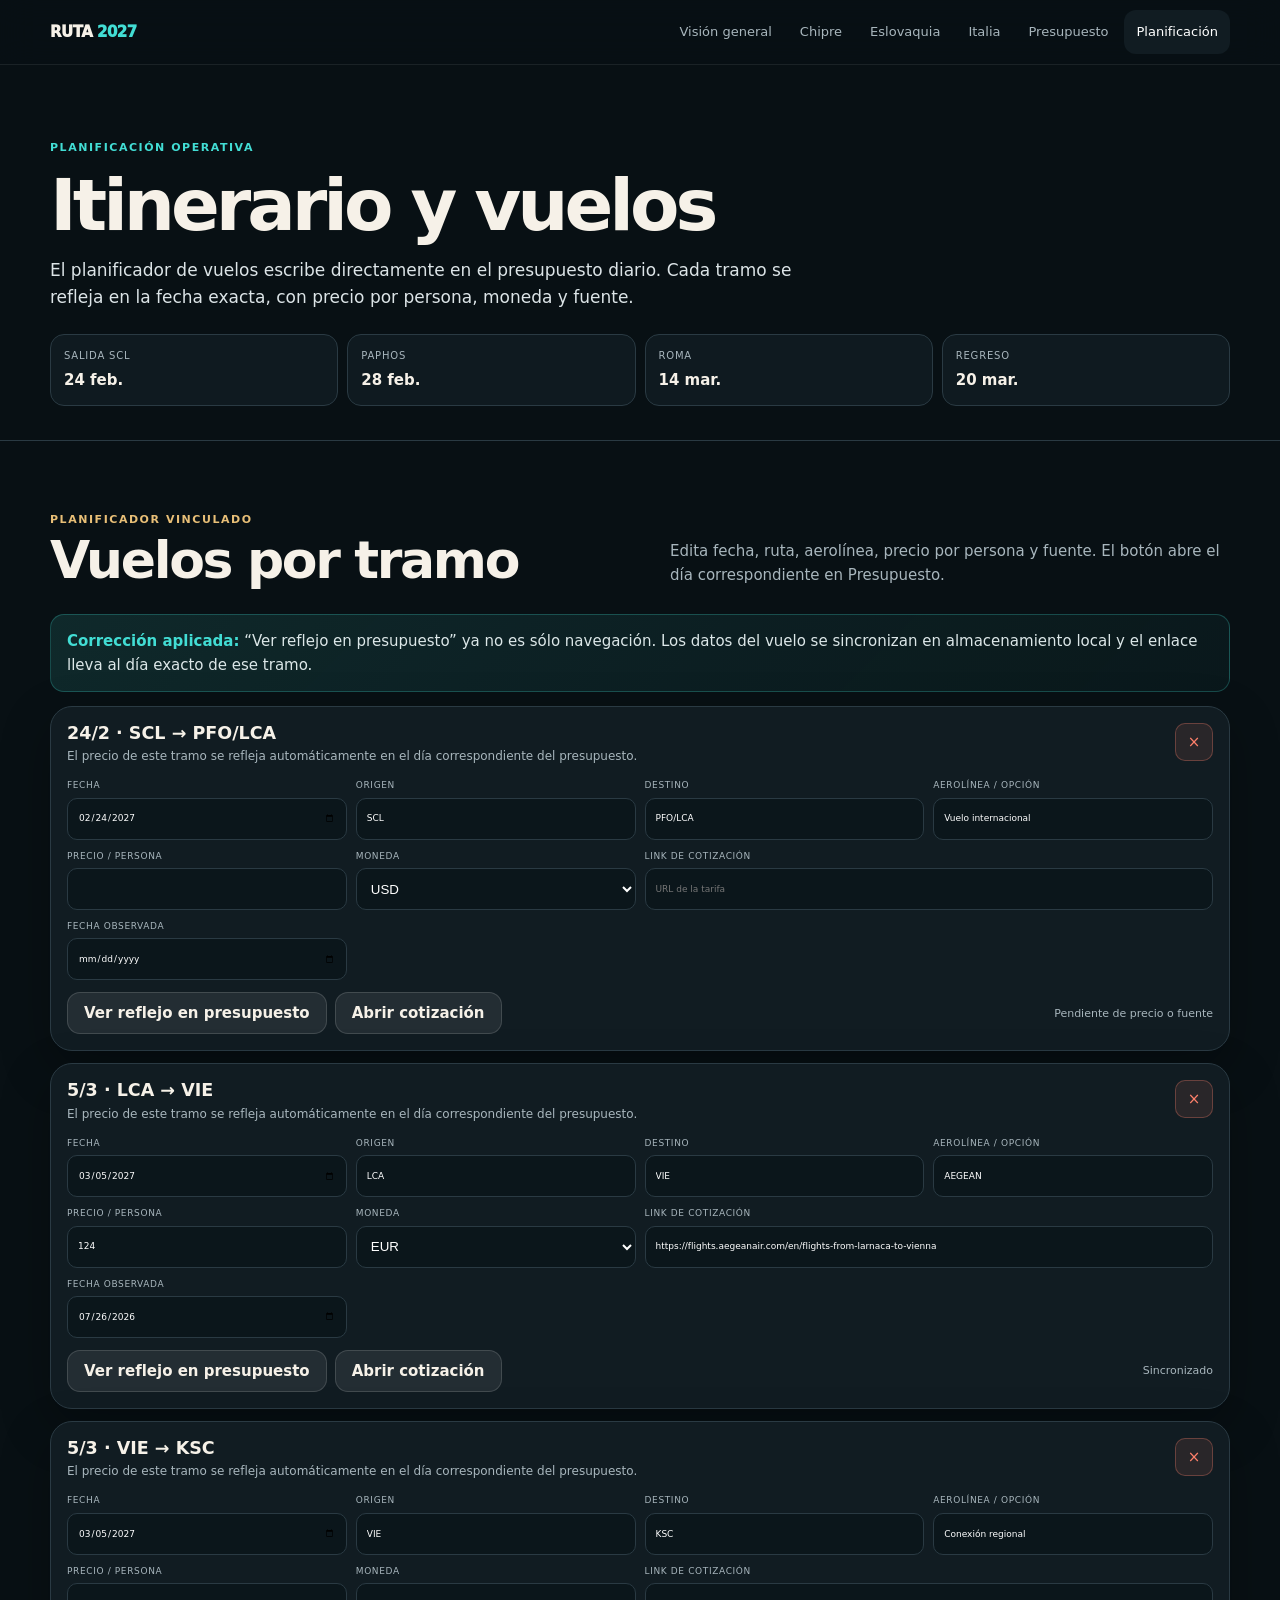
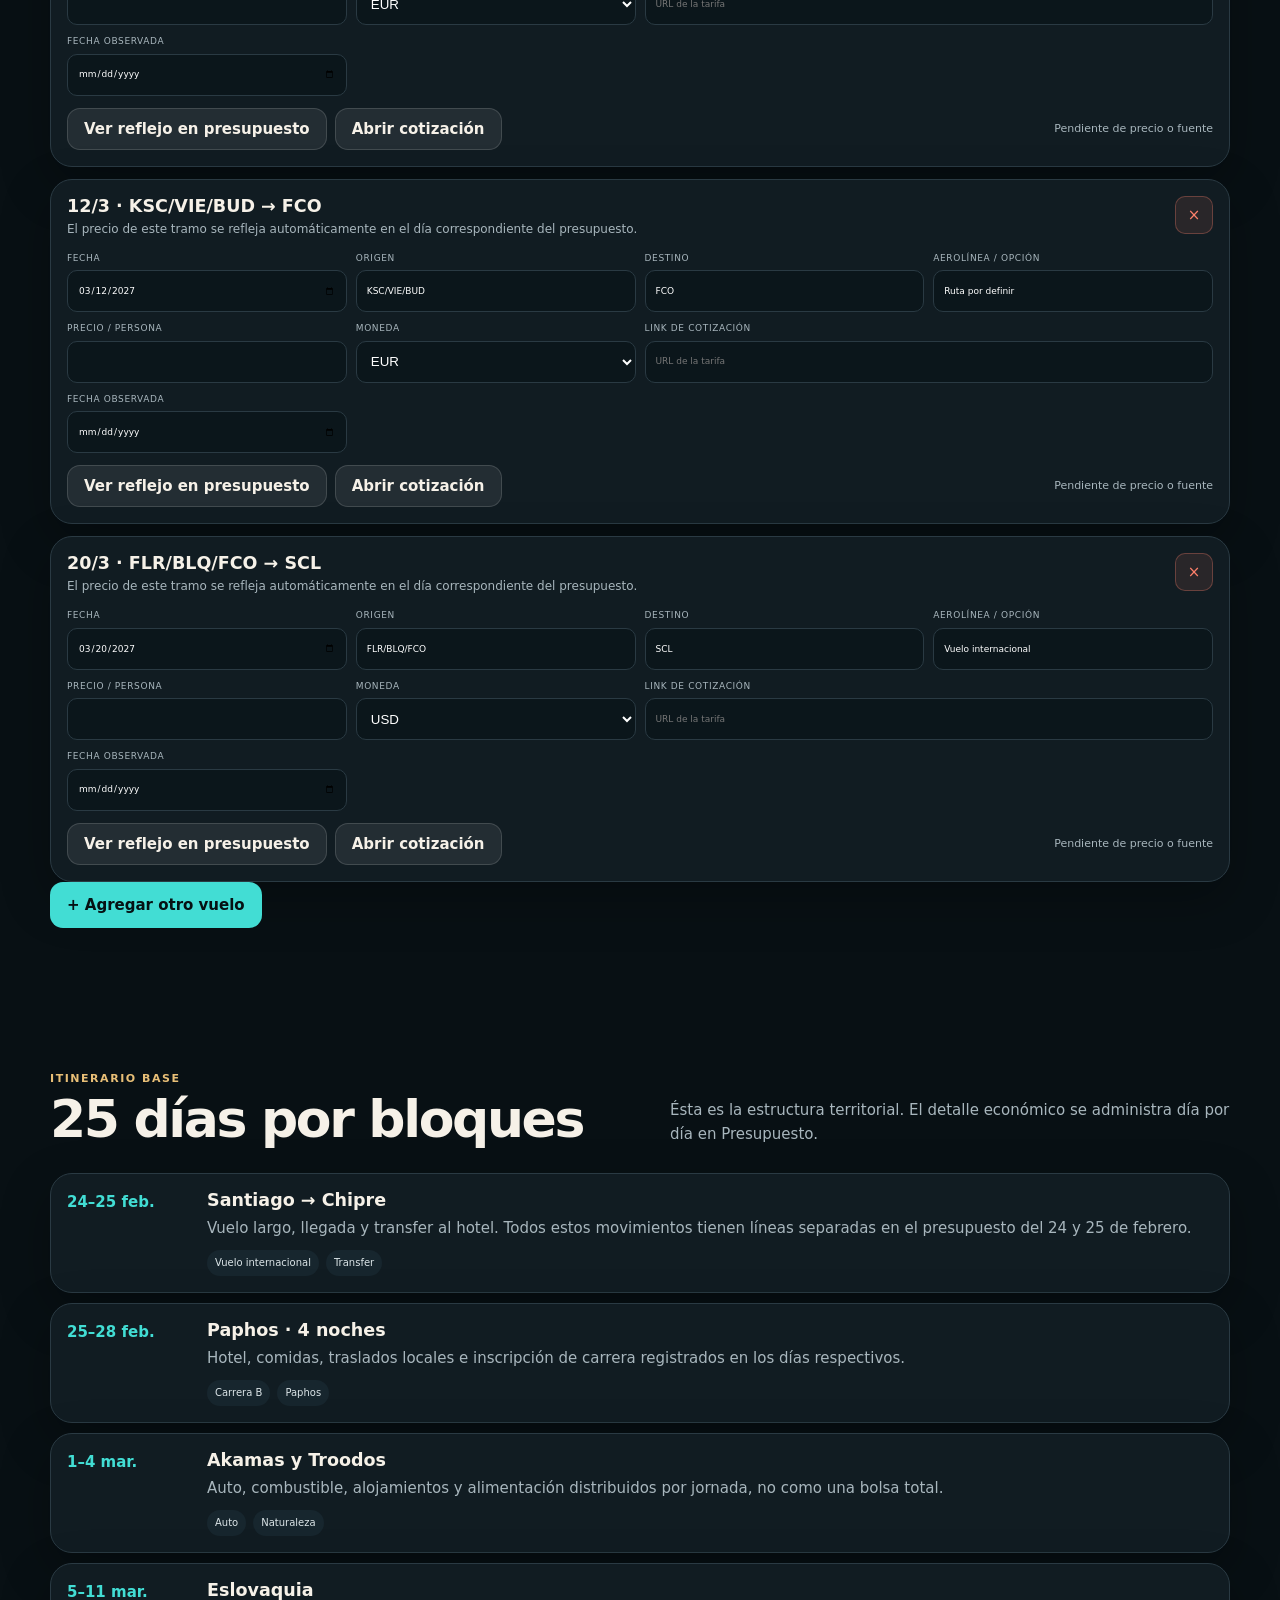
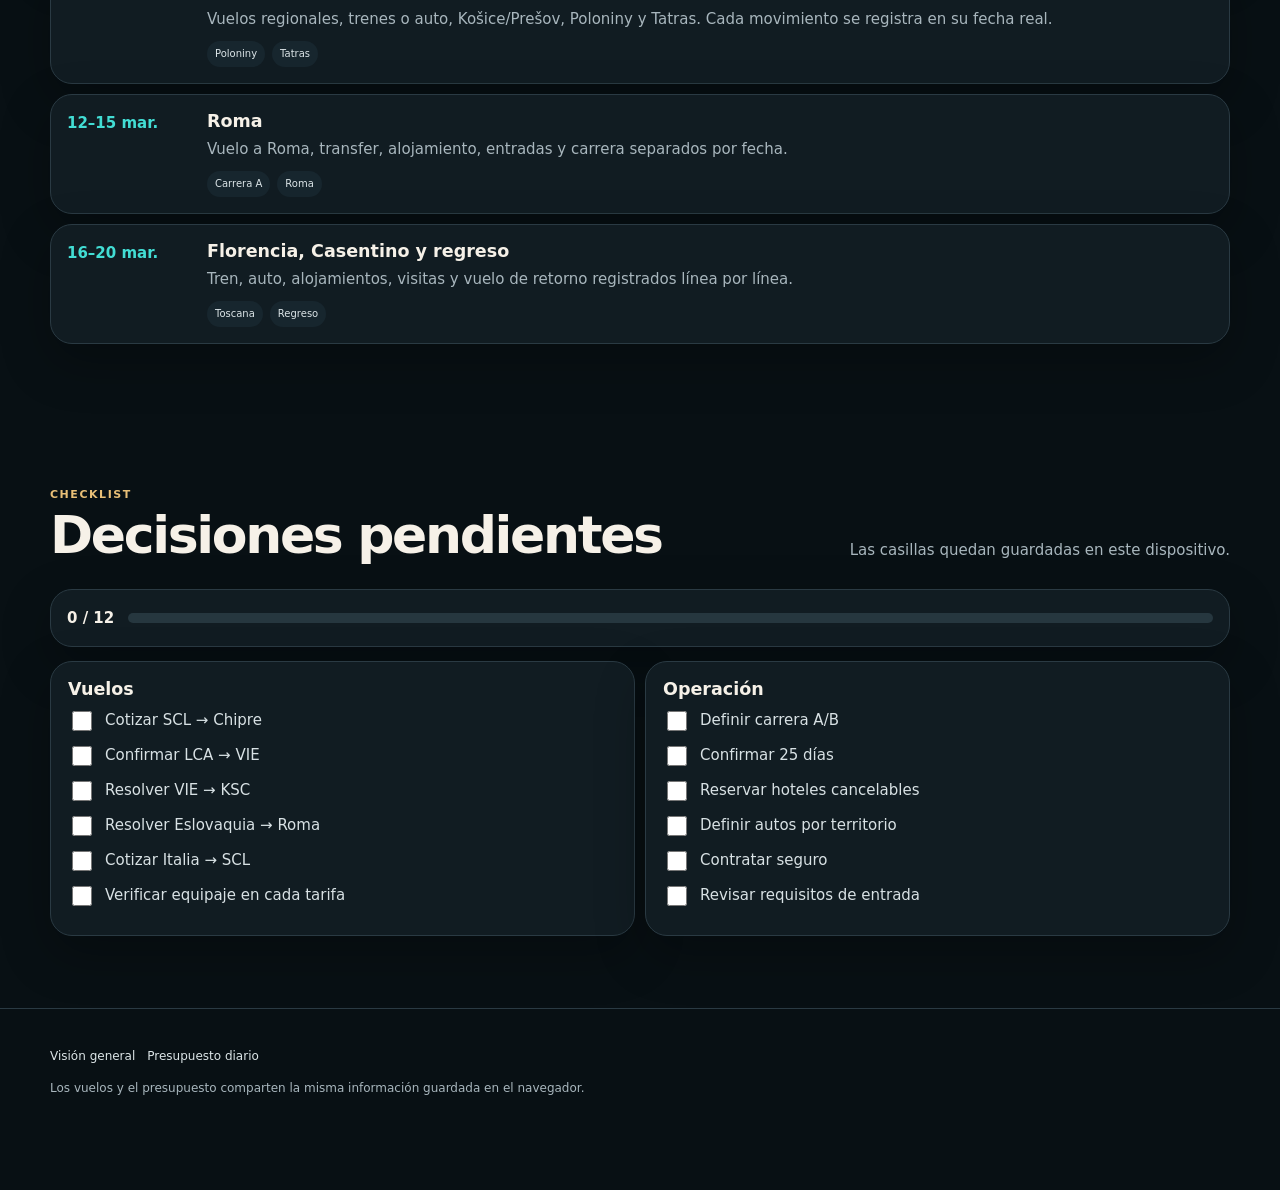
==== commit 7b3e2834: "Vincula planificador de vuelos con presupuesto diario" ====
--- a/planificacion.html
+++ b/planificacion.html
@@ -1,4 +1 @@
-<!doctype html><html lang="es"><head><meta charset="utf-8"><meta name="viewport" content="width=device-width,initial-scale=1,viewport-fit=cover"><meta name="theme-color" content="#081014"><title>Planificación · Ruta 2027</title><link rel="stylesheet" href="styles.css"><link rel="stylesheet" href="tools.css"></head><body data-page="plan"><header class="topbar"><div class="container topbar-inner"><a class="brand" href="home.html">RUTA <span>2027</span></a><nav class="desktop-nav"><a data-nav="home" href="home.html">Visión general</a><a data-nav="cyprus" href="chipre.html">Chipre</a><a data-nav="slovakia" href="eslovaquia.html">Eslovaquia</a><a data-nav="italy" href="italia.html">Italia</a><a data-nav="budget" href="presupuesto.html">Presupuesto</a><a data-nav="plan" href="planificacion.html">Planificación</a></nav><button id="menuBtn" class="menu-btn" aria-label="Abrir menú">☰</button></div></header><div id="mobileMenu" class="mobile-menu"><a href="home.html">Visión general</a><a href="chipre.html">Chipre</a><a href="eslovaquia.html">Eslovaquia</a><a href="italia.html">Italia</a><a href="presupuesto.html">Presupuesto</a><a href="planificacion.html">Planificación</a></div><nav class="mobile-dock"><a data-nav="home" href="home.html"><b>⌂</b>Inicio</a><a href="chipre.html"><b>◉</b>Países</a><a data-nav="budget" href="presupuesto.html"><b>$</b>Presupuesto</a><a data-nav="plan" href="planificacion.html"><b>✓</b>Plan</a></nav><section class="page-hero"><div class="container"><div class="kicker">Subpágina operativa</div><h1>Planificación</h1><p>Primera versión de 25 días, desde el 24 de febrero al 20 de marzo de 2027. La nueva capa de vuelos guarda cada cotización real y la envía automáticamente al presupuesto.</p><div class="quick-facts"><div class="fact"><span>Salida SCL</span><strong>24 feb.</strong></div><div class="fact"><span>Paphos</span><strong>28 feb.</strong></div><div class="fact"><span>Roma</span><strong>14 mar.</strong></div><div class="fact"><span>Regreso</span><strong>20 mar.</strong></div></div></div></section><main>
-<section id="vuelos"><div class="container"><div class="section-head"><div><div class="eyebrow">Nuevo módulo</div><h2>Planificador de vuelos</h2></div><p>Sólo los tramos con precio, fuente y fecha se contabilizan en Presupuesto. Los tramos pendientes permanecen visibles, pero no inflan el total.</p></div><div class="warning flight-warning"><div class="warning-icon">✈</div><div><h3>El valor debe venir de una cotización real</h3><p>Registra el precio final por persona, incluyendo impuestos y el equipaje que realmente usarán. Una tarifa “desde” se identifica expresamente como tal y conserva su fuente y fecha.</p></div></div><div class="flight-summary"><article class="panel budget-card"><span>Vuelos confirmados / persona</span><strong id="flightTotalPP">—</strong><p id="flightTotalPPEur">—</p></article><article class="panel budget-card"><span>Total grupo</span><strong id="flightTotalGroup">—</strong><p id="flightPeopleText">2 personas</p></article><article class="panel budget-card"><span>Tramos pendientes</span><strong id="flightPending">—</strong><p>Excluidos del presupuesto.</p></article></div><div class="table-wrap"><table class="flight-table"><thead><tr><th>Fecha</th><th>Origen</th><th>Destino</th><th>Aerolínea / opción</th><th>Precio / persona</th><th>Moneda</th><th>Fuente real + fecha</th><th>Estado</th><th></th></tr></thead><tbody id="flightPlannerRows"></tbody></table></div><div class="flight-actions"><button id="addFlightLeg" class="btn btn-secondary" type="button">+ Agregar tramo</button><a class="btn btn-primary" href="presupuesto.html">Ver reflejo en presupuesto</a></div><div class="data-warning"><strong>Cotizaciones iniciales:</strong> AEGEAN publica Larnaca–Viena para el 4 de marzo de 2027 desde €124 por persona. Austrian publica Viena–Roma desde €104; debe validarse el vuelo exacto del 12 de marzo antes de comprar. Los vuelos intercontinentales permanecen pendientes hasta encontrar tarifa exacta con equipaje.</div></div></section>
-<section><div class="container"><div class="section-head"><div><div class="eyebrow">Itinerario inicial</div><h2>25 días por bloques</h2></div><p>No está pensado para llenar cada hora. Los días de traslado y recuperación cuentan como parte real del viaje.</p></div><div class="timeline"><article class="panel timeline-item"><div class="timeline-date">24–25 feb.</div><div><h3>Santiago → Chipre</h3><p>Vuelo largo y llegada. Prioridad: aterrizar al menos dos noches antes de la carrera, dormir y ajustar horario.</p><div class="timeline-tags"><span class="tag">Vuelo largo</span><span class="tag">Paphos</span></div></div></article><article class="panel timeline-item"><div class="timeline-date">25–28 feb.</div><div><h3>Paphos · 4 noches</h3><p>Retiro de dorsal, paseo liviano y carrera el 28. Nada de convertir la víspera en sightseeing intensivo.</p><div class="timeline-tags"><span class="tag">Carrera B</span><span class="tag">Recuperación</span></div></div></article><article class="panel timeline-item"><div class="timeline-date">1–2 mar.</div><div><h3>Polis / Latchi · 2 noches</h3><p>Traslado corto y Akamas. La caminata se ajusta a la recuperación.</p><div class="timeline-tags"><span class="tag">Akamas</span><span class="tag">Auto</span></div></div></article><article class="panel timeline-item"><div class="timeline-date">3–4 mar.</div><div><h3>Troodos · 2 noches</h3><p>Kalopanagiotis o Pedoulas, iglesias pequeñas y montaña.</p><div class="timeline-tags"><span class="tag">Cultura rural</span><span class="tag">Clima</span></div></div></article><article class="panel timeline-item"><div class="timeline-date">5–6 mar.</div><div><h3>Chipre → Košice / Prešov</h3><p>La ruta aérea base usa Larnaca–Viena y luego conexión hacia Eslovaquia oriental. El planificador mantiene precio y estado de cada tramo.</p><div class="timeline-tags"><span class="tag">Vuelo cotizado</span><span class="tag">Conexión terrestre</span></div></div></article><article class="panel timeline-item"><div class="timeline-date">7–8 mar.</div><div><h3>Poloniny · 2 noches</h3><p>Nová Sedlica o Ulič. Comprar provisiones antes de entrar.</p><div class="timeline-tags"><span class="tag">Remoto</span><span class="tag">Guía local</span></div></div></article><article class="panel timeline-item"><div class="timeline-date">9–11 mar.</div><div><h3>Altos Tatras · 3 noches</h3><p>Starý Smokovec, rutas bajas y taper para Roma.</p><div class="timeline-tags"><span class="tag">Invierno</span><span class="tag">Taper</span></div></div></article><article class="panel timeline-item"><div class="timeline-date">12–15 mar.</div><div><h3>Roma · 4 noches</h3><p>Via Appia u Ostia antes de la carrera. Maratón el 14 y una noche posterior de recuperación.</p><div class="timeline-tags"><span class="tag">Carrera A</span><span class="tag">Roma sur</span></div></div></article><article class="panel timeline-item"><div class="timeline-date">16–17 mar.</div><div><h3>Florencia · 2 noches</h3><p>San Marco, San Miniato o Fiesole. Máximo una visita importante por día.</p><div class="timeline-tags"><span class="tag">Tren</span><span class="tag">Cultura selectiva</span></div></div></article><article class="panel timeline-item"><div class="timeline-date">18–20 mar.</div><div><h3>Casentino · 3 noches</h3><p>Poppi, La Verna y bosque. Salida preferente desde Florencia o Bolonia.</p><div class="timeline-tags"><span class="tag">Auto</span><span class="tag">Cierre lento</span></div></div></article></div></div></section>
-<section><div class="container"><div class="section-head"><div><div class="eyebrow">Checklist persistente</div><h2>Áreas de trabajo</h2></div><p>Las casillas quedan guardadas en el navegador del celular.</p></div><div class="panel plan-progress"><strong id="planCount">0 / 20</strong><div class="progress-track"><span id="planBar" class="progress-fill"></span></div></div><div class="check-grid"><article class="panel check-card"><h3>Decisiones estructurales</h3><label><input class="plan-check" type="checkbox"><span>Definir Roma como carrera A</span></label><label><input class="plan-check" type="checkbox"><span>Elegir distancia/intensidad en Paphos</span></label><label><input class="plan-check" type="checkbox"><span>Confirmar 25 días y fechas laborales</span></label><label><input class="plan-check" type="checkbox"><span>Definir techo presupuestario</span></label></article><article class="panel check-card"><h3>Vuelos y transporte</h3><label><input class="plan-check" type="checkbox"><span>Cotizar SCL→LCA/PFO con equipaje</span></label><label><input class="plan-check" type="checkbox"><span>Cotizar retorno FLR/BLQ/FCO→SCL</span></label><label><input class="plan-check" type="checkbox"><span>Confirmar LCA→VIE</span></label><label><input class="plan-check" type="checkbox"><span>Confirmar VIE→FCO</span></label></article><article class="panel check-card"><h3>Alojamiento</h3><label><input class="plan-check" type="checkbox"><span>Hotel caminable para Paphos</span></label><label><input class="plan-check" type="checkbox"><span>Guesthouse en Polis/Latchi</span></label><label><input class="plan-check" type="checkbox"><span>Calefacción confirmada en Poloniny/Tatras</span></label><label><input class="plan-check" type="checkbox"><span>Roma sur y Casentino cancelables</span></label></article><article class="panel check-card"><h3>Autos y clima</h3><label><input class="plan-check" type="checkbox"><span>Auto Chipre con seguro completo</span></label><label><input class="plan-check" type="checkbox"><span>Auto Eslovaquia con equipo invernal</span></label><label><input class="plan-check" type="checkbox"><span>Auto Toscana sólo para Casentino</span></label><label><input class="plan-check" type="checkbox"><span>Plan B por territorio</span></label></article><article class="panel check-card"><h3>Documentos y seguridad</h3><label><input class="plan-check" type="checkbox"><span>Pasaportes vigentes y copias</span></label><label><input class="plan-check" type="checkbox"><span>Seguro médico/deportivo</span></label><label><input class="plan-check" type="checkbox"><span>Revisar requisitos de entrada 90 días antes</span></label><label><input class="plan-check" type="checkbox"><span>Tarjetas y fondo de emergencia</span></label></article></div></div></section></main><footer class="footer"><div class="container"><div class="footer-nav"><a href="home.html">Visión general</a><a href="presupuesto.html">Presupuesto</a></div>El planificador y el presupuesto comparten los vuelos mediante almacenamiento local.</div></footer><script src="app.js"></script><script src="budget-tools.js"></script></body></html>+<!doctype html><html lang="es"><head><meta charset="utf-8"><meta name="viewport" content="width=device-width,initial-scale=1,viewport-fit=cover"><meta name="theme-color" content="#081014"><title>Planificación · Ruta 2027</title><link rel="stylesheet" href="styles.css"><link rel="stylesheet" href="daily-budget.css"></head><body data-page="plan"><header class="topbar"><div class="container topbar-inner"><a class="brand" href="home.html">RUTA <span>2027</span></a><nav class="desktop-nav"><a data-nav="home" href="home.html">Visión general</a><a data-nav="cyprus" href="chipre.html">Chipre</a><a data-nav="slovakia" href="eslovaquia.html">Eslovaquia</a><a data-nav="italy" href="italia.html">Italia</a><a data-nav="budget" href="presupuesto.html">Presupuesto</a><a data-nav="plan" href="planificacion.html">Planificación</a></nav><button id="menuBtn" class="menu-btn" aria-label="Abrir menú">☰</button></div></header><div id="mobileMenu" class="mobile-menu"><a href="home.html">Visión general</a><a href="chipre.html">Chipre</a><a href="eslovaquia.html">Eslovaquia</a><a href="italia.html">Italia</a><a href="presupuesto.html">Presupuesto</a><a href="planificacion.html">Planificación</a></div><nav class="mobile-dock"><a data-nav="home" href="home.html"><b>⌂</b>Inicio</a><a href="chipre.html"><b>◉</b>Países</a><a data-nav="budget" href="presupuesto.html"><b>$</b>Presupuesto</a><a data-nav="plan" href="planificacion.html"><b>✓</b>Plan</a></nav><section class="page-hero"><div class="container"><div class="kicker">Planificación operativa</div><h1>Itinerario y vuelos</h1><p>El planificador de vuelos escribe directamente en el presupuesto diario. Cada tramo se refleja en la fecha exacta, con precio por persona, moneda y fuente.</p><div class="quick-facts"><div class="fact"><span>Salida SCL</span><strong>24 feb.</strong></div><div class="fact"><span>Paphos</span><strong>28 feb.</strong></div><div class="fact"><span>Roma</span><strong>14 mar.</strong></div><div class="fact"><span>Regreso</span><strong>20 mar.</strong></div></div></div></section><main><section id="vuelos"><div class="container"><div class="section-head"><div><div class="eyebrow">Planificador vinculado</div><h2>Vuelos por tramo</h2></div><p>Edita fecha, ruta, aerolínea, precio por persona y fuente. El botón abre el día correspondiente en Presupuesto.</p></div><div class="sync-banner"><strong>Corrección aplicada:</strong> “Ver reflejo en presupuesto” ya no es sólo navegación. Los datos del vuelo se sincronizan en almacenamiento local y el enlace lleva al día exacto de ese tramo.</div><div id="flightPlannerRoot" class="flight-planner"></div><button id="addFlightBtn" class="btn btn-primary" type="button">+ Agregar otro vuelo</button></div></section><section><div class="container"><div class="section-head"><div><div class="eyebrow">Itinerario base</div><h2>25 días por bloques</h2></div><p>Ésta es la estructura territorial. El detalle económico se administra día por día en Presupuesto.</p></div><div class="timeline"><article class="panel timeline-item"><div class="timeline-date">24–25 feb.</div><div><h3>Santiago → Chipre</h3><p>Vuelo largo, llegada y transfer al hotel. Todos estos movimientos tienen líneas separadas en el presupuesto del 24 y 25 de febrero.</p><div class="timeline-tags"><span class="tag">Vuelo internacional</span><span class="tag">Transfer</span></div></div></article><article class="panel timeline-item"><div class="timeline-date">25–28 feb.</div><div><h3>Paphos · 4 noches</h3><p>Hotel, comidas, traslados locales e inscripción de carrera registrados en los días respectivos.</p><div class="timeline-tags"><span class="tag">Carrera B</span><span class="tag">Paphos</span></div></div></article><article class="panel timeline-item"><div class="timeline-date">1–4 mar.</div><div><h3>Akamas y Troodos</h3><p>Auto, combustible, alojamientos y alimentación distribuidos por jornada, no como una bolsa total.</p><div class="timeline-tags"><span class="tag">Auto</span><span class="tag">Naturaleza</span></div></div></article><article class="panel timeline-item"><div class="timeline-date">5–11 mar.</div><div><h3>Eslovaquia</h3><p>Vuelos regionales, trenes o auto, Košice/Prešov, Poloniny y Tatras. Cada movimiento se registra en su fecha real.</p><div class="timeline-tags"><span class="tag">Poloniny</span><span class="tag">Tatras</span></div></div></article><article class="panel timeline-item"><div class="timeline-date">12–15 mar.</div><div><h3>Roma</h3><p>Vuelo a Roma, transfer, alojamiento, entradas y carrera separados por fecha.</p><div class="timeline-tags"><span class="tag">Carrera A</span><span class="tag">Roma</span></div></div></article><article class="panel timeline-item"><div class="timeline-date">16–20 mar.</div><div><h3>Florencia, Casentino y regreso</h3><p>Tren, auto, alojamientos, visitas y vuelo de retorno registrados línea por línea.</p><div class="timeline-tags"><span class="tag">Toscana</span><span class="tag">Regreso</span></div></div></article></div></div></section><section><div class="container"><div class="section-head"><div><div class="eyebrow">Checklist</div><h2>Decisiones pendientes</h2></div><p>Las casillas quedan guardadas en este dispositivo.</p></div><div class="panel plan-progress"><strong id="planCount">0 / 12</strong><div class="progress-track"><span id="planBar" class="progress-fill"></span></div></div><div class="check-grid"><article class="panel check-card"><h3>Vuelos</h3><label><input class="plan-check" type="checkbox"><span>Cotizar SCL → Chipre</span></label><label><input class="plan-check" type="checkbox"><span>Confirmar LCA → VIE</span></label><label><input class="plan-check" type="checkbox"><span>Resolver VIE → KSC</span></label><label><input class="plan-check" type="checkbox"><span>Resolver Eslovaquia → Roma</span></label><label><input class="plan-check" type="checkbox"><span>Cotizar Italia → SCL</span></label><label><input class="plan-check" type="checkbox"><span>Verificar equipaje en cada tarifa</span></label></article><article class="panel check-card"><h3>Operación</h3><label><input class="plan-check" type="checkbox"><span>Definir carrera A/B</span></label><label><input class="plan-check" type="checkbox"><span>Confirmar 25 días</span></label><label><input class="plan-check" type="checkbox"><span>Reservar hoteles cancelables</span></label><label><input class="plan-check" type="checkbox"><span>Definir autos por territorio</span></label><label><input class="plan-check" type="checkbox"><span>Contratar seguro</span></label><label><input class="plan-check" type="checkbox"><span>Revisar requisitos de entrada</span></label></article></div></div></section></main><footer class="footer"><div class="container"><div class="footer-nav"><a href="home.html">Visión general</a><a href="presupuesto.html">Presupuesto diario</a></div>Los vuelos y el presupuesto comparten la misma información guardada en el navegador.</div></footer><script src="app.js"></script><script src="daily-budget.js"></script></body></html>
--- a/daily-budget.css
+++ b/daily-budget.css
@@ -0,0 +1 @@
+.daily-toolbar{display:grid;grid-template-columns:repeat(4,1fr);gap:10px;margin-bottom:14px}.daily-dashboard{display:grid;grid-template-columns:repeat(4,1fr);gap:10px;margin-bottom:14px}.daily-kpi{padding:17px}.daily-kpi span{display:block;color:var(--muted);font-size:10px;text-transform:uppercase;letter-spacing:.08em}.daily-kpi strong{display:block;margin-top:5px;font-size:24px}.daily-kpi p{margin:5px 0 0;color:var(--muted);font-size:12px}.daily-chart-card{padding:18px;margin-bottom:18px}.daily-chart-head{display:flex;align-items:flex-start;justify-content:space-between;gap:12px}.daily-chart-head h3{margin:5px 0 0}.daily-chart-wrap{height:260px;margin-top:14px;position:relative}.daily-chart-wrap canvas{width:100%;height:100%;display:block}.day-list{display:grid;gap:14px}.day-card{scroll-margin-top:76px;overflow:hidden}.day-head{display:flex;align-items:center;justify-content:space-between;gap:14px;padding:16px 18px;background:linear-gradient(135deg,#15242b,#101b20);border-bottom:1px solid var(--line)}.day-title{display:flex;align-items:center;gap:12px}.day-number{width:46px;height:46px;border-radius:14px;background:rgba(66,221,212,.12);border:1px solid rgba(66,221,212,.28);display:grid;place-items:center;color:var(--cyan);font-weight:950}.day-title h3{margin:0}.day-title p{margin:3px 0 0;color:var(--muted);font-size:12px}.day-total{text-align:right}.day-total span{display:block;color:var(--muted);font-size:10px;text-transform:uppercase}.day-total strong{display:block;font-size:20px}.day-body{padding:14px}.day-items{display:grid;gap:9px}.budget-line{display:grid;grid-template-columns:minmax(210px,1.4fr) 110px 110px 120px 130px minmax(190px,1fr) 44px;gap:8px;align-items:start;padding:11px;background:var(--panel-2);border:1px solid rgba(255,255,255,.06);border-radius:13px}.budget-line.linked{border-color:rgba(66,221,212,.26)}.line-field{display:grid;gap:5px}.line-field label{color:var(--muted);font-size:9px;text-transform:uppercase;letter-spacing:.07em}.line-field input,.line-field select{width:100%;min-height:40px;padding:0 9px;border-radius:9px;border:1px solid var(--line);background:#0b161b;color:#fff}.line-value{min-height:40px;display:flex;align-items:center;padding:0 9px;border-radius:9px;background:#0b161b;border:1px solid var(--line);font-weight:850;font-variant-numeric:tabular-nums}.line-status{display:flex;align-items:center;gap:6px;margin-top:5px}.status-dot{width:8px;height:8px;border-radius:50%}.status-ok{background:var(--green)}.status-pending{background:var(--sand)}.status-text{font-size:10px;color:var(--muted)}.source-actions{display:flex;gap:6px}.source-actions input{min-width:0}.source-actions a{width:38px;height:40px;display:grid;place-items:center;border-radius:9px;background:rgba(66,221,212,.1);border:1px solid rgba(66,221,212,.24);text-decoration:none;color:var(--cyan);font-weight:900}.line-delete{width:40px;height:40px;border-radius:10px;border:1px solid rgba(255,129,107,.3);background:rgba(255,129,107,.1);color:var(--coral);cursor:pointer;margin-top:19px}.line-link{min-height:40px;display:flex;align-items:center;justify-content:center;text-decoration:none;border-radius:9px;background:rgba(66,221,212,.1);border:1px solid rgba(66,221,212,.24);color:var(--cyan);font-size:11px;font-weight:850;padding:0 8px}.add-item-btn{margin-top:10px}.daily-note{margin-top:12px;color:var(--muted);font-size:12px}.flight-planner{display:grid;gap:12px}.flight-card{padding:16px}.flight-card-head{display:flex;justify-content:space-between;align-items:flex-start;gap:10px;margin-bottom:12px}.flight-card-head h3{margin:0}.flight-card-head p{margin:4px 0 0;color:var(--muted);font-size:12px}.flight-grid{display:grid;grid-template-columns:repeat(4,1fr);gap:9px}.flight-grid .wide{grid-column:span 2}.flight-grid label{display:grid;gap:5px;color:var(--muted);font-size:9px;text-transform:uppercase;letter-spacing:.07em}.flight-grid input,.flight-grid select{width:100%;min-height:42px;padding:0 10px;border-radius:10px;border:1px solid var(--line);background:#0b161b;color:#fff}.flight-actions{display:flex;gap:8px;flex-wrap:wrap;margin-top:12px}.flight-actions .btn{min-height:42px}.flight-sync-status{margin-left:auto;color:var(--muted);font-size:11px;align-self:center}.flight-delete{width:38px;height:38px;border-radius:10px;border:1px solid rgba(255,129,107,.3);background:rgba(255,129,107,.1);color:var(--coral);cursor:pointer}.sync-banner{padding:14px 16px;margin-bottom:14px;background:linear-gradient(135deg,rgba(66,221,212,.12),rgba(66,221,212,.04));border:1px solid rgba(66,221,212,.25);border-radius:14px;color:#dce7e8}.sync-banner strong{color:var(--cyan)}@media(max-width:1100px){.budget-line{grid-template-columns:1.2fr 100px 100px 120px 120px 1fr 42px}.daily-toolbar,.daily-dashboard{grid-template-columns:repeat(2,1fr)}}@media(max-width:760px){.daily-toolbar,.daily-dashboard{grid-template-columns:1fr}.daily-chart-wrap{height:220px}.day-head{align-items:flex-start}.day-total strong{font-size:17px}.day-body{padding:10px}.budget-line{grid-template-columns:1fr 1fr;gap:8px}.budget-line>.line-field:first-child,.budget-line>.line-field:nth-child(6){grid-column:1/-1}.budget-line>.line-delete{grid-column:2;justify-self:end;margin-top:0}.line-delete{width:100%}.flight-grid{grid-template-columns:1fr 1fr}.flight-grid .wide{grid-column:1/-1}.flight-actions .btn{flex:1 1 100%}.flight-sync-status{margin-left:0;width:100%}.day-title{align-items:flex-start}.day-number{width:42px;height:42px}.source-actions{grid-template-columns:1fr auto}}@media(max-width:430px){.budget-line,.flight-grid{grid-template-columns:1fr}.budget-line>.line-field:first-child,.budget-line>.line-field:nth-child(6),.budget-line>.line-delete,.flight-grid .wide{grid-column:1}.day-head{display:grid;grid-template-columns:1fr}.day-total{text-align:left}}
